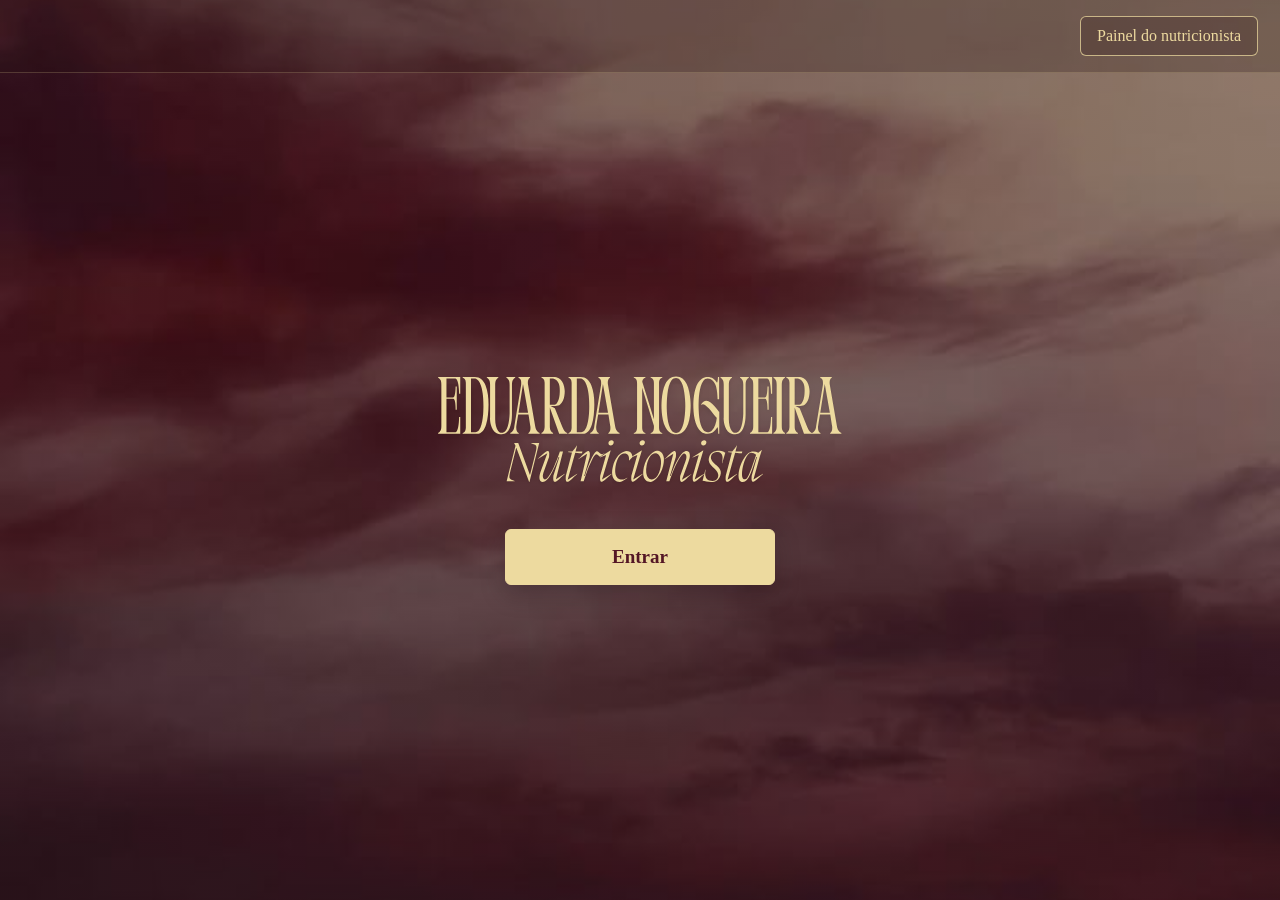
==== index.html @ 50ac14af "Update index.html" ====
<!DOCTYPE html>
<html lang="pt-BR">
<head>
  <meta charset="UTF-8">
  <meta name="viewport" content="width=device-width, initial-scale=1, viewport-fit=cover">
  <meta name="theme-color" content="#230E0F">
  <title>Acompanhamento Nutricional</title>

  <style>
    :root {
      --escuro: #230E0F;
      --vinho: #541625;
      --dourado: #EDDA9F;
      --rosa-claro: #BC788D;
    }

    * {
      box-sizing: border-box;
    }

    html,
    body {
      min-height: 100%;
      margin: 0;
    }

    body {
      min-height: 100vh;
      min-height: 100dvh;
      overflow: hidden;
      color: var(--dourado);
      font-family: "Times New Roman", Times, serif;
      background-color: var(--escuro);
      background-image:
        linear-gradient(rgba(35, 14, 15, 0.42), rgba(35, 14, 15, 0.52)),
        url("[data-uri]");
      background-position: center;
      background-size: cover;
      background-attachment: fixed;
      -webkit-tap-highlight-color: transparent;
    }

    header {
      position: absolute;
      inset: 0 0 auto;
      z-index: 1;
      display: flex;
      justify-content: flex-end;
      padding: calc(env(safe-area-inset-top) + 16px) 22px 16px;
      border-bottom: 1px solid rgba(237, 218, 159, 0.2);
      background: rgba(35, 14, 15, 0.25);
    }

    .painel {
      padding: 10px 16px;
      border: 1px solid rgba(237, 218, 159, 0.75);
      border-radius: 6px;
      color: var(--dourado);
      background: rgba(35, 14, 15, 0.2);
      font: 16px "Times New Roman", Times, serif;
      cursor: pointer;
    }

    main {
      min-height: 100vh;
      min-height: 100dvh;
      display: flex;
      align-items: center;
      justify-content: center;
      padding: 80px 20px 24px;
    }

    .conteudo {
      width: min(100%, 500px);
      display: flex;
      flex-direction: column;
      align-items: center;
      gap: 28px;
    }

    .marca {
      position: relative;
      width: min(100%, 420px);
      aspect-ratio: 3.25 / 1;
      overflow: hidden;
    }

    .marca img {
      position: absolute;
      top: 0;
      left: 0;
      display: block;
      width: 129.1%;
      max-width: none;
      height: auto;
      transform: translate(-13.1%, -39.3%);
    }

    .entrar {
      width: min(100%, 270px);
      min-height: 56px;
      border: 1px solid var(--dourado);
      border-radius: 6px;
      color: var(--vinho);
      background: var(--dourado);
      font: bold 19px "Times New Roman", Times, serif;
      cursor: pointer;
      box-shadow: 0 8px 24px rgba(20, 5, 10, 0.25);
    }

    .entrar:active {
      background: #fff3d2;
    }

    button:focus-visible {
      outline: 3px solid var(--rosa-claro);
      outline-offset: 4px;
    }

    @media (max-width: 480px) {
      .conteudo {
        gap: 24px;
      }

      .marca {
        width: min(100%, 360px);
      }
    }
  </style>
</head>

<body>
  <header>
    <button class="painel" type="button" onclick="avisar('nutricionista')">
      Painel do nutricionista
    </button>
  </header>

  <main>
    <section class="conteudo" aria-label="Tela inicial">
      <div class="marca">
        <img
          src="[data-uri]"
          alt="Acompanhamento Nutricional"
        >
      </div>

      <button class="entrar" type="button" onclick="avisar('paciente')">
        Entrar
      </button>
    </section>
  </main>

  <script>
    function avisar(area) {
      const mensagem = area === "nutricionista"
        ? "O painel do nutricionista será criado na próxima etapa."
        : "O acesso dos pacientes será criado na próxima etapa.";

      alert(mensagem);
    }
  </script>
</body>
</html>
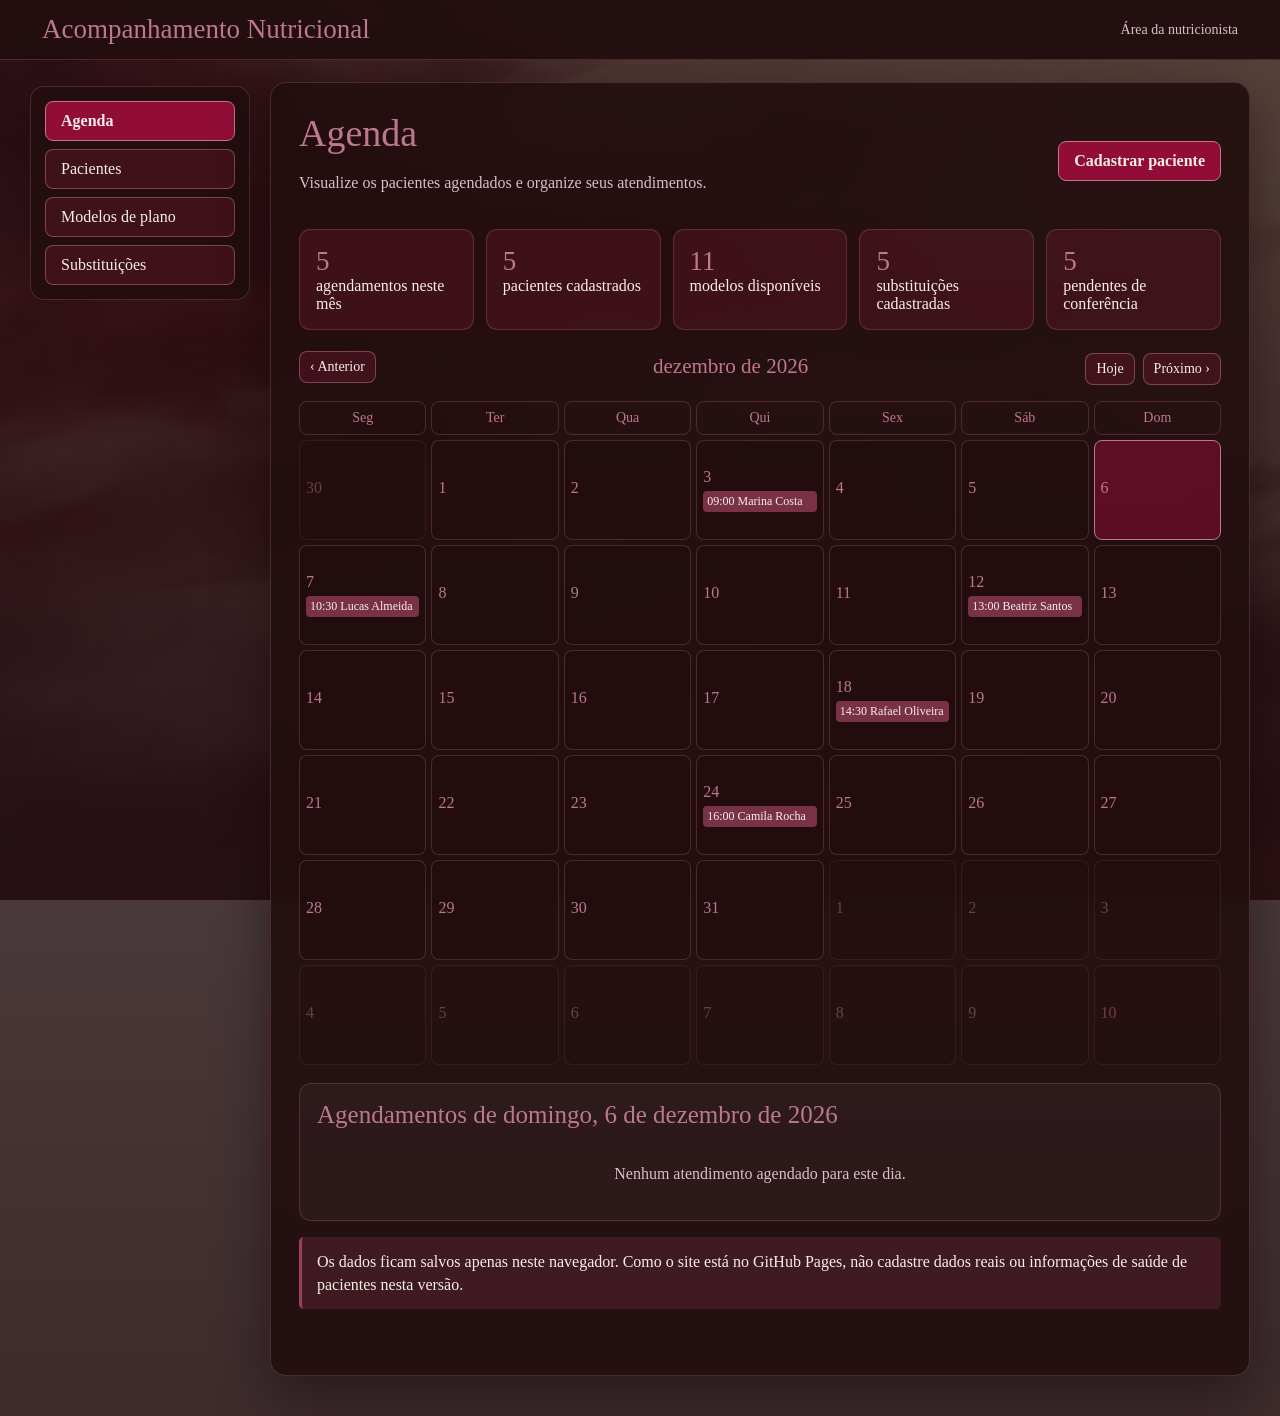
==== commit f2145d3b: "Update index.html" ====
--- a/index.html
+++ b/index.html
@@ -2,163 +2,890 @@
 <html lang="pt-BR">
 <head>
   <meta charset="UTF-8">
-  <meta name="viewport" content="width=device-width, initial-scale=1, viewport-fit=cover">
+  <meta name="viewport" content="width=device-width, initial-scale=1">
   <meta name="theme-color" content="#230E0F">
-  <title>Acompanhamento Nutricional</title>
-
+  <title>Painel da Nutricionista</title>
   <style>
     :root {
-      --escuro: #230E0F;
-      --vinho: #541625;
-      --dourado: #EDDA9F;
-      --rosa-claro: #BC788D;
-    }
-
-    * {
-      box-sizing: border-box;
-    }
-
-    html,
+      --italian: #230E0F;
+      --vinho-tinto: #541625;
+      --french: #910D38;
+      --velvet: #9D4060;
+      --strawberry: #BC788D;
+      --cream: #F7EFE5;
+      --panel: rgba(35, 14, 15, .9);
+      --line: rgba(188, 120, 141, .26);
+      --muted: #d9bfc7;
+    }
+    * { box-sizing: border-box; }
+    html { min-height: 100%; }
     body {
-      min-height: 100%;
       margin: 0;
-    }
-
-    body {
       min-height: 100vh;
       min-height: 100dvh;
-      overflow: hidden;
-      color: var(--dourado);
+      color: var(--cream);
       font-family: "Times New Roman", Times, serif;
-      background-color: var(--escuro);
-      background-image:
-        linear-gradient(rgba(35, 14, 15, 0.42), rgba(35, 14, 15, 0.52)),
-        url("[data-uri]");
-      background-position: center;
-      background-size: cover;
-      background-attachment: fixed;
-      -webkit-tap-highlight-color: transparent;
-    }
-
-    header {
-      position: absolute;
-      inset: 0 0 auto;
-      z-index: 1;
-      display: flex;
-      justify-content: flex-end;
-      padding: calc(env(safe-area-inset-top) + 16px) 22px 16px;
-      border-bottom: 1px solid rgba(237, 218, 159, 0.2);
-      background: rgba(35, 14, 15, 0.25);
-    }
-
-    .painel {
-      padding: 10px 16px;
-      border: 1px solid rgba(237, 218, 159, 0.75);
-      border-radius: 6px;
-      color: var(--dourado);
-      background: rgba(35, 14, 15, 0.2);
-      font: 16px "Times New Roman", Times, serif;
-      cursor: pointer;
-    }
-
-    main {
-      min-height: 100vh;
-      min-height: 100dvh;
+      background:
+        linear-gradient(rgba(35, 14, 15, .72), rgba(35, 14, 15, .88)),
+        url("[data-uri]") center / cover fixed,
+        linear-gradient(135deg, var(--italian), var(--vinho-tinto));
+    }
+    button, input, textarea, select { font: inherit; }
+    button { cursor: pointer; }
+    .topbar {
+      position: sticky;
+      top: 0;
+      z-index: 5;
       display: flex;
       align-items: center;
-      justify-content: center;
-      padding: 80px 20px 24px;
-    }
-
-    .conteudo {
-      width: min(100%, 500px);
+      justify-content: space-between;
+      gap: 14px;
+      flex-wrap: wrap;
+      padding: 14px clamp(16px, 4vw, 42px);
+      border-bottom: 1px solid var(--line);
+      background: rgba(35, 14, 15, .96);
+      backdrop-filter: blur(12px);
+    }
+    .brand { color: var(--strawberry); font-size: clamp(20px, 4vw, 27px); }
+    .topnote { color: var(--muted); font-size: 14px; }
+    .layout {
+      width: min(1440px, 100%);
+      margin: 0 auto;
+      padding: 22px clamp(14px, 3vw, 30px) 40px;
+      display: grid;
+      grid-template-columns: 220px minmax(0, 1fr);
+      gap: 20px;
+      align-items: start;
+    }
+    .nav {
       display: flex;
       flex-direction: column;
+      gap: 8px;
+      padding: 14px;
+      border: 1px solid var(--line);
+      border-radius: 14px;
+      background: var(--panel);
+      position: sticky;
+      top: 86px;
+    }
+    .nav button { width: 100%; text-align: left; }
+    .workspace { min-width: 0; }
+    .agenda-head, .calendar-toolbar {
+      display: flex;
       align-items: center;
-      gap: 28px;
-    }
-
-    .marca {
-      position: relative;
-      width: min(100%, 420px);
-      aspect-ratio: 3.25 / 1;
+      justify-content: space-between;
+      gap: 12px;
+      flex-wrap: wrap;
+    }
+    .calendar-toolbar { margin: 12px 0 16px; }
+    .calendar-toolbar strong { color: var(--strawberry); font-size: 21px; font-weight: normal; }
+    .calendar-grid {
+      display: grid;
+      grid-template-columns: repeat(7, minmax(0, 1fr));
+      gap: 5px;
+    }
+    .weekday, .day-cell {
+      min-width: 0;
+      border: 1px solid var(--line);
+      border-radius: 8px;
+    }
+    .weekday {
+      padding: 8px 3px;
+      color: var(--strawberry);
+      text-align: center;
+      font-size: 14px;
+    }
+    .day-cell {
+      min-height: 100px;
+      padding: 6px;
+      color: var(--cream);
+      background: rgba(35, 14, 15, .7);
+      text-align: left;
+    }
+    .day-cell:hover, .day-cell.selected { border-color: var(--strawberry); background: rgba(145, 13, 56, .5); }
+    .day-cell.outside { opacity: .45; }
+    .day-number { display: block; margin-bottom: 5px; color: var(--strawberry); }
+    .day-event {
+      display: block;
       overflow: hidden;
-    }
-
-    .marca img {
-      position: absolute;
-      top: 0;
-      left: 0;
+      margin-top: 3px;
+      padding: 3px 4px;
+      border-radius: 4px;
+      color: var(--cream);
+      background: rgba(157, 64, 96, .7);
+      font-size: 12px;
+      text-overflow: ellipsis;
+      white-space: nowrap;
+    }
+    .day-panel { margin-top: 18px; }
+    .appointment-item {
+      display: flex;
+      justify-content: space-between;
+      gap: 12px;
+      padding: 12px 0;
+      border-bottom: 1px solid var(--line);
+    }
+    .appointment-item:last-child { border-bottom: 0; }
+    .appointment-time { color: var(--strawberry); white-space: nowrap; }
+    .form-hint { margin: -4px 0 14px; color: var(--muted); font-size: 14px; }
+    .patient-card h3 { overflow-wrap: anywhere; }
+    .nav button, .btn {
+      border: 1px solid rgba(188, 120, 141, .5);
+      border-radius: 8px;
+      padding: 10px 15px;
+      color: var(--cream);
+      background: rgba(84, 22, 37, .6);
+      transition: background .18s ease, transform .18s ease;
+    }
+    .nav button:hover, .btn:hover {
+      background: rgba(145, 13, 56, .8);
+      transform: translateY(-1px);
+    }
+    .nav button.active, .btn.primary {
+      border-color: var(--strawberry);
+      color: var(--cream);
+      background: var(--french);
+      font-weight: bold;
+    }
+    .btn.danger { border-color: rgba(255, 166, 166, .6); }
+    .btn.small { padding: 7px 10px; font-size: 14px; }
+    .view {
+      display: none;
+      padding: clamp(16px, 3vw, 28px);
+      border: 1px solid var(--line);
+      border-radius: 16px;
+      background: var(--panel);
+      box-shadow: 0 18px 55px rgba(10, 3, 4, .45);
+      backdrop-filter: blur(9px);
+    }
+    .view.active { display: block; }
+    h1, h2, h3 { color: var(--strawberry); font-weight: normal; }
+    h1 { margin: 0 0 10px; font-size: clamp(26px, 5vw, 38px); }
+    h2 { margin: 0 0 16px; font-size: 25px; }
+    h3 { margin: 0 0 8px; font-size: 20px; }
+    p { line-height: 1.5; }
+    .muted { color: var(--muted); }
+    .notice {
+      margin: 16px 0;
+      padding: 13px 15px;
+      border-left: 3px solid var(--velvet);
+      border-radius: 5px;
+      color: var(--cream);
+      background: rgba(157, 64, 96, .22);
+      line-height: 1.45;
+    }
+    .grid {
+      display: grid;
+      grid-template-columns: repeat(auto-fit, minmax(min(100%, 235px), 1fr));
+      gap: 14px;
+    }
+    .card {
+      padding: 17px;
+      border: 1px solid var(--line);
+      border-radius: 12px;
+      background: rgba(255, 255, 255, .04);
+    }
+    .card p { margin: 7px 0 14px; color: var(--muted); }
+    .stats {
+      display: grid;
+      grid-template-columns: repeat(auto-fit, minmax(150px, 1fr));
+      gap: 12px;
+      margin: 18px 0;
+    }
+    .stat {
+      padding: 16px;
+      border: 1px solid var(--line);
+      border-radius: 11px;
+      background: rgba(84, 22, 37, .55);
+    }
+    .stat strong {
       display: block;
-      width: 129.1%;
-      max-width: none;
-      height: auto;
-      transform: translate(-13.1%, -39.3%);
-    }
-
-    .entrar {
-      width: min(100%, 270px);
-      min-height: 56px;
-      border: 1px solid var(--dourado);
-      border-radius: 6px;
-      color: var(--vinho);
-      background: var(--dourado);
-      font: bold 19px "Times New Roman", Times, serif;
-      cursor: pointer;
-      box-shadow: 0 8px 24px rgba(20, 5, 10, 0.25);
-    }
-
-    .entrar:active {
-      background: #fff3d2;
-    }
-
-    button:focus-visible {
-      outline: 3px solid var(--rosa-claro);
-      outline-offset: 4px;
-    }
-
-    @media (max-width: 480px) {
-      .conteudo {
-        gap: 24px;
-      }
-
-      .marca {
-        width: min(100%, 360px);
-      }
+      color: var(--strawberry);
+      font-size: 27px;
+      font-weight: normal;
+    }
+    .form-grid {
+      display: grid;
+      grid-template-columns: repeat(2, minmax(0, 1fr));
+      gap: 12px;
+    }
+    label {
+      display: block;
+      margin: 0 0 6px;
+      color: var(--strawberry);
+    }
+    input, textarea, select {
+      width: 100%;
+      min-width: 0;
+      padding: 11px 12px;
+      border: 1px solid rgba(188, 120, 141, .35);
+      border-radius: 7px;
+      color: var(--cream);
+      background: rgba(35, 14, 15, .85);
+    }
+    input::placeholder, textarea::placeholder { color: #bfa3ab; }
+    textarea { min-height: 130px; resize: vertical; }
+    .field { margin-bottom: 13px; }
+    .form-actions { display: flex; gap: 8px; flex-wrap: wrap; margin-top: 5px; }
+    .toolbar { display: flex; align-items: center; gap: 10px; flex-wrap: wrap; margin: 14px 0; }
+    .toolbar input { flex: 1 1 220px; }
+    .table-wrap {
+      width: 100%;
+      overflow-x: auto;
+      border: 1px solid var(--line);
+      border-radius: 10px;
+    }
+    table {
+      width: 100%;
+      min-width: 650px;
+      border-collapse: collapse;
+      background: rgba(35, 14, 15, .6);
+    }
+    th, td {
+      padding: 11px 12px;
+      border-bottom: 1px solid var(--line);
+      text-align: left;
+      vertical-align: top;
+    }
+    th { color: var(--strawberry); font-weight: normal; }
+    td { color: var(--cream); }
+    tr:last-child td { border-bottom: 0; }
+    .tag {
+      display: inline-block;
+      padding: 4px 8px;
+      border-radius: 20px;
+      font-size: 13px;
+      white-space: nowrap;
+    }
+    .tag.pending { color: #f3d3dc; background: rgba(145, 13, 56, .45); }
+    .tag.ready { color: #f7e3ea; background: rgba(157, 64, 96, .5); }
+    .empty { padding: 20px; color: var(--muted); text-align: center; }
+    .model-editor { margin-top: 18px; }
+    .model-editor .notice { margin-top: 0; }
+    .hidden { display: none !important; }
+    #toast { min-height: 22px; margin-top: 10px; color: var(--strawberry); }
+    @media (max-width: 760px) {
+      .layout { grid-template-columns: 1fr; padding-top: 14px; }
+      .topbar { align-items: flex-start; }
+      .nav { position: static; flex-direction: row; flex-wrap: wrap; }
+      .nav button { flex: 1 1 145px; text-align: center; }
+      .form-grid { grid-template-columns: 1fr; }
+      .view { padding: 16px; }
+      .day-cell { min-height: 74px; padding: 4px; }
+      .day-event { font-size: 10px; }
+      .weekday { font-size: 12px; }
+      .appointment-item { flex-wrap: wrap; }
     }
   </style>
 </head>
-
 <body>
-  <header>
-    <button class="painel" type="button" onclick="avisar('nutricionista')">
-      Painel do nutricionista
-    </button>
+  <header class="topbar">
+    <div class="brand">Acompanhamento Nutricional</div>
+    <div class="topnote">Área da nutricionista</div>
   </header>
 
-  <main>
-    <section class="conteudo" aria-label="Tela inicial">
-      <div class="marca">
-        <img
-          src="[data-uri]"
-          alt="Acompanhamento Nutricional"
-        >
-      </div>
-
-      <button class="entrar" type="button" onclick="avisar('paciente')">
-        Entrar
-      </button>
-    </section>
+  <main class="layout">
+    <nav class="nav" aria-label="Menu do painel">
+      <button class="active" data-view="inicio">Agenda</button>
+      <button data-view="pacientes">Pacientes</button>
+      <button data-view="modelos">Modelos de plano</button>
+      <button data-view="substituicoes">Substituições</button>
+    </nav>
+
+    <div class="workspace">
+      <section class="view active" id="view-inicio">
+        <div class="agenda-head">
+          <div>
+            <h1>Agenda</h1>
+            <p class="muted">Visualize os pacientes agendados e organize seus atendimentos.</p>
+          </div>
+          <button class="btn primary" data-go="pacientes">Cadastrar paciente</button>
+        </div>
+
+        <div class="stats">
+          <div class="stat"><strong id="stat-agendados">0</strong>agendamentos neste mês</div>
+          <div class="stat"><strong id="stat-pacientes">0</strong>pacientes cadastrados</div>
+          <div class="stat"><strong id="stat-modelos">11</strong>modelos disponíveis</div>
+          <div class="stat"><strong id="stat-sub">0</strong>substituições cadastradas</div>
+          <div class="stat"><strong id="stat-pendentes">0</strong>pendentes de conferência</div>
+        </div>
+
+        <div class="calendar-toolbar">
+          <button class="btn small" id="prev-month" type="button" aria-label="Mês anterior">‹ Anterior</button>
+          <strong id="month-label"></strong>
+          <div class="form-actions">
+            <button class="btn small" id="today-month" type="button">Hoje</button>
+            <button class="btn small" id="next-month" type="button" aria-label="Próximo mês">Próximo ›</button>
+          </div>
+        </div>
+
+        <div class="calendar-grid" id="calendar-grid" aria-label="Calendário mensal"></div>
+
+        <div class="card day-panel">
+          <h2 id="selected-date-title">Agendamentos do dia</h2>
+          <div id="day-appointments"></div>
+        </div>
+
+        <div class="notice">
+          Os dados ficam salvos apenas neste navegador. Como o site está no GitHub Pages,
+          não cadastre dados reais ou informações de saúde de pacientes nesta versão.
+        </div>
+        <div id="toast" role="status" aria-live="polite"></div>
+      </section>
+
+      <section class="view" id="view-pacientes">
+        <h1>Cadastrar paciente</h1>
+        <p class="muted">O agendamento é opcional. Preencha data e horário para colocar a consulta na agenda.</p>
+        <form id="patient-form">
+          <div class="form-grid">
+            <div class="field">
+              <label for="patient-name">Nome do paciente</label>
+              <input id="patient-name" required maxlength="120" placeholder="Nome">
+            </div>
+            <div class="field">
+              <label for="patient-phone">Telefone (opcional)</label>
+              <input id="patient-phone" type="tel" maxlength="40" placeholder="Telefone">
+            </div>
+            <div class="field">
+              <label for="appointment-date">Data do atendimento (opcional)</label>
+              <input id="appointment-date" type="date">
+            </div>
+            <div class="field">
+              <label for="appointment-time">Horário (opcional)</label>
+              <input id="appointment-time" type="time">
+            </div>
+          </div>
+          <div class="field">
+            <label for="appointment-note">Observação do agendamento (opcional)</label>
+            <input id="appointment-note" maxlength="160" placeholder="Ex.: primeira consulta">
+          </div>
+          <p class="form-hint">Para criar um agendamento, informe tanto a data quanto o horário.</p>
+          <div class="form-actions">
+            <button class="btn primary" type="submit">Salvar paciente</button>
+            <button class="btn" type="button" data-go="inicio">Voltar à agenda</button>
+          </div>
+        </form>
+        <h2 style="margin-top:28px">Pacientes cadastrados</h2>
+        <div class="grid" id="patient-list"></div>
+      </section>
+
+      <section class="view" id="view-modelos">
+        <h1>Modelos de plano</h1>
+        <p class="muted">Escolha um modelo para registrar sua própria estrutura e observações.</p>
+        <div class="grid" id="model-list"></div>
+
+        <div class="model-editor hidden" id="model-editor">
+          <div class="notice">
+            Este espaço é um roteiro editável, não uma prescrição. Preencha com critérios
+            definidos na sua formação e supervisão profissional.
+          </div>
+          <h2 id="model-title"></h2>
+          <div class="field">
+            <label for="model-notes">Estrutura e observações do modelo</label>
+            <textarea id="model-notes" placeholder="Registre aqui a estrutura que você está desenvolvendo."></textarea>
+          </div>
+          <div class="form-actions">
+            <button class="btn primary" id="save-model">Salvar modelo</button>
+            <button class="btn" id="close-model">Fechar</button>
+          </div>
+        </div>
+      </section>
+
+      <section class="view" id="view-substituicoes">
+        <h1>Catálogo de substituições</h1>
+        <p class="muted">Cadastre as porções verificadas e a fonte de consulta.</p>
+        <div class="notice">
+          Os registros de exemplo começam sem porções e fontes conferidas, por isso aparecem
+          como pendentes. Não representam equivalências nutricionais validadas.
+        </div>
+
+        <form id="sub-form">
+          <div class="form-grid">
+            <div class="field">
+              <label for="original">Alimento original</label>
+              <input id="original" required maxlength="120" placeholder="Ex.: alimento original">
+            </div>
+            <div class="field">
+              <label for="alternativa">Alternativa</label>
+              <input id="alternativa" required maxlength="120" placeholder="Ex.: alternativa a conferir">
+            </div>
+            <div class="field">
+              <label for="porcao">Porção conferida</label>
+              <input id="porcao" maxlength="160" placeholder="Deixe em branco se ainda não conferiu">
+            </div>
+            <div class="field">
+              <label for="fonte">Fonte</label>
+              <input id="fonte" maxlength="200" placeholder="Livro, tabela, artigo ou outra referência">
+            </div>
+          </div>
+          <div class="form-actions">
+            <button class="btn primary" type="submit" id="sub-submit">Adicionar ao catálogo</button>
+            <button class="btn hidden" type="button" id="cancel-edit">Cancelar edição</button>
+          </div>
+        </form>
+
+        <div class="toolbar">
+          <input id="search" type="search" placeholder="Buscar alimento, alternativa ou fonte">
+          <button class="btn" id="clear-examples" type="button">Limpar exemplos</button>
+          <button class="btn" id="export-csv" type="button">Baixar CSV</button>
+        </div>
+
+        <div class="table-wrap">
+          <table>
+            <thead>
+              <tr>
+                <th>Alimento original</th>
+                <th>Alternativa</th>
+                <th>Porção conferida</th>
+                <th>Fonte</th>
+                <th>Status</th>
+                <th>Ações</th>
+              </tr>
+            </thead>
+            <tbody id="sub-rows"></tbody>
+          </table>
+        </div>
+      </section>
+    </div>
   </main>
 
   <script>
-    function avisar(area) {
-      const mensagem = area === "nutricionista"
-        ? "O painel do nutricionista será criado na próxima etapa."
-        : "O acesso dos pacientes será criado na próxima etapa.";
-
-      alert(mensagem);
-    }
+    const STORE_KEY = "acompanhamentoNutricionalNutriV1";
+
+    const templates = [
+      ["emagrecimento", "Emagrecimento"],
+      ["glp1-emagrecimento", "Emagrecimento com uso de análogos de GLP-1"],
+      ["lactose-emagrecimento", "Emagrecimento para intolerância à lactose"],
+      ["celiaca-emagrecimento", "Emagrecimento para celíacos"],
+      ["gluten-emagrecimento", "Emagrecimento para intolerância ao glúten"],
+      ["glp1-hipertrofia", "Hipertrofia com uso de análogos de GLP-1"],
+      ["lactose-hipertrofia", "Hipertrofia para intolerância à lactose"],
+      ["celiaca-hipertrofia", "Hipertrofia para celíacos"],
+      ["gluten-hipertrofia", "Hipertrofia para intolerância ao glúten"],
+      ["vitaminas", "Reposição de vitaminas"],
+      ["manutencao", "Manutenção de peso"]
+    ];
+
+    const starterExamples = [
+      { id: "ex-1", original: "Exemplo: arroz cozido", alternativa: "Exemplo: batata cozida", porcao: "", fonte: "", example: true },
+      { id: "ex-2", original: "Exemplo: leite de vaca", alternativa: "Exemplo: bebida vegetal", porcao: "", fonte: "", example: true },
+      { id: "ex-3", original: "Exemplo: pão", alternativa: "Exemplo: tapioca", porcao: "", fonte: "", example: true },
+      { id: "ex-4", original: "Exemplo: frango", alternativa: "Exemplo: ovo", porcao: "", fonte: "", example: true },
+      { id: "ex-5", original: "Exemplo: banana", alternativa: "Exemplo: maçã", porcao: "", fonte: "", example: true }
+    ];
+
+    function makeStarterPatients() {
+      const names = ["Marina Costa", "Lucas Almeida", "Beatriz Santos", "Rafael Oliveira", "Camila Rocha"];
+      const month = new Date();
+      const lastDay = new Date(month.getFullYear(), month.getMonth() + 1, 0).getDate();
+      return names.map((name, index) => ({
+        id: "paciente-ex-" + (index + 1),
+        name,
+        phone: "",
+        example: true,
+        appointmentDate: [
+          Math.min(3, lastDay),
+          Math.min(7, lastDay),
+          Math.min(12, lastDay),
+          Math.min(18, lastDay),
+          Math.min(24, lastDay)
+        ][index]
+      }));
+    }
+
+    function makeStarterAppointments(patients) {
+      const month = new Date();
+      const days = [3, 7, 12, 18, 24];
+      const times = ["09:00", "10:30", "13:00", "14:30", "16:00"];
+      return patients.map((patient, index) => {
+        const day = Math.min(days[index], new Date(month.getFullYear(), month.getMonth() + 1, 0).getDate());
+        return {
+          id: "agenda-ex-" + (index + 1),
+          patientId: patient.id,
+          patientName: patient.name,
+          date: `${month.getFullYear()}-${String(month.getMonth() + 1).padStart(2, "0")}-${String(day).padStart(2, "0")}`,
+          time: times[index],
+          note: "Agendamento de exemplo",
+          example: true
+        };
+      });
+    }
+
+    function safeLoad() {
+      try {
+        const raw = localStorage.getItem(STORE_KEY);
+        const data = raw ? JSON.parse(raw) : {};
+        const patients = Array.isArray(data.patients) ? data.patients : makeStarterPatients();
+        return {
+          substitutions: Array.isArray(data.substitutions) ? data.substitutions : starterExamples,
+          notes: data.notes && typeof data.notes === "object" ? data.notes : {},
+          patients,
+          appointments: Array.isArray(data.appointments) ? data.appointments : makeStarterAppointments(patients)
+        };
+      } catch {
+        const patients = makeStarterPatients();
+        return {
+          substitutions: starterExamples,
+          notes: {},
+          patients,
+          appointments: makeStarterAppointments(patients)
+        };
+      }
+    }
+
+    let state = safeLoad();
+    let selectedModel = "";
+    let editingId = "";
+    let calendarCursor = new Date(new Date().getFullYear(), new Date().getMonth(), 1);
+    let selectedDate = dateKey(new Date());
+
+    function dateKey(date) {
+      return `${date.getFullYear()}-${String(date.getMonth() + 1).padStart(2, "0")}-${String(date.getDate()).padStart(2, "0")}`;
+    }
+
+    function localDate(key) {
+      const [year, month, day] = key.split("-").map(Number);
+      return new Date(year, month - 1, day);
+    }
+
+    function persist() {
+      try {
+        localStorage.setItem(STORE_KEY, JSON.stringify(state));
+        return true;
+      } catch {
+        toast("O navegador não conseguiu salvar. Confira as configurações de armazenamento.");
+        return false;
+      }
+    }
+
+    function escapeHtml(value) {
+      return String(value ?? "").replace(/[&<>"']/g, char => ({
+        "&": "&amp;", "<": "&lt;", ">": "&gt;", '"': "&quot;", "'": "&#039;"
+      }[char]));
+    }
+
+    function toast(message) {
+      const el = document.getElementById("toast");
+      if (el) {
+        el.textContent = message;
+        window.setTimeout(() => { if (el.textContent === message) el.textContent = ""; }, 3500);
+      }
+    }
+
+    function showView(name) {
+      document.querySelectorAll(".view").forEach(view => view.classList.toggle("active", view.id === "view-" + name));
+      document.querySelectorAll(".nav button").forEach(button => button.classList.toggle("active", button.dataset.view === name));
+      if (name === "substituicoes") renderSubs();
+      if (name === "pacientes") renderPatients();
+      if (name === "inicio") renderCalendar();
+    }
+
+    function renderCalendar() {
+      const grid = document.getElementById("calendar-grid");
+      if (!grid) return;
+      const year = calendarCursor.getFullYear();
+      const month = calendarCursor.getMonth();
+      document.getElementById("month-label").textContent =
+        new Intl.DateTimeFormat("pt-BR", { month: "long", year: "numeric" }).format(calendarCursor);
+
+      const weekdays = ["Seg", "Ter", "Qua", "Qui", "Sex", "Sáb", "Dom"];
+      const firstDay = new Date(year, month, 1);
+      const offset = (firstDay.getDay() + 6) % 7;
+      const start = new Date(year, month, 1 - offset);
+      let html = weekdays.map(day => `<div class="weekday">${day}</div>`).join("");
+
+      for (let i = 0; i < 42; i++) {
+        const day = new Date(start.getFullYear(), start.getMonth(), start.getDate() + i);
+        const key = dateKey(day);
+        const events = state.appointments.filter(item => item.date === key);
+        html += `<button type="button" class="day-cell ${day.getMonth() !== month ? "outside" : ""} ${key === selectedDate ? "selected" : ""}" data-date="${key}">
+          <span class="day-number">${day.getDate()}</span>
+          ${events.slice(0, 2).map(item => `<span class="day-event">${escapeHtml(item.time)} ${escapeHtml(item.patientName)}</span>`).join("")}
+          ${events.length > 2 ? `<span class="day-event">+${events.length - 2} mais</span>` : ""}
+        </button>`;
+      }
+
+      grid.innerHTML = html;
+      grid.querySelectorAll("[data-date]").forEach(button => {
+        button.addEventListener("click", () => {
+          selectedDate = button.dataset.date;
+          renderCalendar();
+        });
+      });
+
+      const monthPrefix = `${year}-${String(month + 1).padStart(2, "0")}`;
+      document.getElementById("stat-agendados").textContent =
+        String(state.appointments.filter(item => item.date.startsWith(monthPrefix)).length);
+      document.getElementById("stat-pacientes").textContent = String(state.patients.length);
+
+      const chosen = localDate(selectedDate);
+      document.getElementById("selected-date-title").textContent =
+        "Agendamentos de " + new Intl.DateTimeFormat("pt-BR", { dateStyle: "full" }).format(chosen);
+      const dayItems = state.appointments
+        .filter(item => item.date === selectedDate)
+        .sort((a, b) => a.time.localeCompare(b.time));
+      document.getElementById("day-appointments").innerHTML = dayItems.length
+        ? dayItems.map(item => `<div class="appointment-item">
+            <span><strong>${escapeHtml(item.patientName)}</strong>${item.note ? `<br><span class="muted">${escapeHtml(item.note)}</span>` : ""}</span>
+            <span class="appointment-time">${escapeHtml(item.time)}</span>
+          </div>`).join("")
+        : '<div class="empty">Nenhum atendimento agendado para este dia.</div>';
+    }
+
+    function renderPatients() {
+      const list = document.getElementById("patient-list");
+      if (!list) return;
+      document.getElementById("stat-pacientes").textContent = String(state.patients.length);
+      if (!state.patients.length) {
+        list.innerHTML = '<div class="empty">Nenhum paciente cadastrado.</div>';
+        return;
+      }
+      list.innerHTML = state.patients.map(patient => {
+        const count = state.appointments.filter(item => item.patientId === patient.id).length;
+        return `<article class="card patient-card">
+          <h3>${escapeHtml(patient.name)}</h3>
+          <p>${patient.phone ? escapeHtml(patient.phone) : "Telefone não informado"}</p>
+          <p>${count} agendamento(s)</p>
+        </article>`;
+      }).join("");
+    }
+
+    document.getElementById("prev-month").addEventListener("click", () => {
+      calendarCursor = new Date(calendarCursor.getFullYear(), calendarCursor.getMonth() - 1, 1);
+      renderCalendar();
+    });
+
+    document.getElementById("next-month").addEventListener("click", () => {
+      calendarCursor = new Date(calendarCursor.getFullYear(), calendarCursor.getMonth() + 1, 1);
+      renderCalendar();
+    });
+
+    document.getElementById("today-month").addEventListener("click", () => {
+      const today = new Date();
+      calendarCursor = new Date(today.getFullYear(), today.getMonth(), 1);
+      selectedDate = dateKey(today);
+      renderCalendar();
+    });
+
+    document.getElementById("patient-form").addEventListener("submit", event => {
+      event.preventDefault();
+      const date = document.getElementById("appointment-date").value;
+      const time = document.getElementById("appointment-time").value;
+      if (Boolean(date) !== Boolean(time)) {
+        toast("Preencha data e horário juntos para criar o agendamento.");
+        return;
+      }
+
+      const patient = {
+        id: "pac-" + Date.now() + "-" + Math.random().toString(16).slice(2),
+        name: document.getElementById("patient-name").value.trim(),
+        phone: document.getElementById("patient-phone").value.trim(),
+        example: false
+      };
+      state.patients.unshift(patient);
+
+      if (date && time) {
+        state.appointments.push({
+          id: "agenda-" + Date.now() + "-" + Math.random().toString(16).slice(2),
+          patientId: patient.id,
+          patientName: patient.name,
+          date,
+          time,
+          note: document.getElementById("appointment-note").value.trim(),
+          example: false
+        });
+        selectedDate = date;
+        const parsed = localDate(date);
+        calendarCursor = new Date(parsed.getFullYear(), parsed.getMonth(), 1);
+      }
+
+      if (persist()) {
+        event.target.reset();
+        renderPatients();
+        renderCalendar();
+        toast("Paciente cadastrado neste navegador.");
+        if (date && time) showView("inicio");
+      }
+    });
+
+    document.querySelectorAll("[data-view]").forEach(button => {
+      button.addEventListener("click", () => showView(button.dataset.view));
+    });
+
+    document.querySelectorAll("[data-go]").forEach(button => {
+      button.addEventListener("click", () => showView(button.dataset.go));
+    });
+
+    function renderModels() {
+      const list = document.getElementById("model-list");
+      list.innerHTML = templates.map(([id, title]) => `
+        <article class="card">
+          <h3>${escapeHtml(title)}</h3>
+          <p>Estruture este modelo com suas observações e critérios profissionais.</p>
+          <button class="btn open-model" data-model="${escapeHtml(id)}">Abrir modelo</button>
+        </article>
+      `).join("");
+
+      list.querySelectorAll(".open-model").forEach(button => {
+        button.addEventListener("click", () => openModel(button.dataset.model));
+      });
+      document.getElementById("stat-modelos").textContent = String(templates.length);
+    }
+
+    function openModel(id) {
+      selectedModel = id;
+      const template = templates.find(item => item[0] === id);
+      if (!template) return;
+      document.getElementById("model-title").textContent = template[1];
+      document.getElementById("model-notes").value = state.notes[id] || "";
+      document.getElementById("model-editor").classList.remove("hidden");
+      document.getElementById("model-editor").scrollIntoView({ behavior: "smooth", block: "start" });
+    }
+
+    document.getElementById("save-model").addEventListener("click", () => {
+      if (!selectedModel) return;
+      state.notes[selectedModel] = document.getElementById("model-notes").value;
+      if (persist()) toast("Modelo salvo neste navegador.");
+    });
+
+    document.getElementById("close-model").addEventListener("click", () => {
+      document.getElementById("model-editor").classList.add("hidden");
+      selectedModel = "";
+    });
+
+    function statusOf(item) {
+      return item.porcao.trim() && item.fonte.trim() ? "Conferido" : "Pendente";
+    }
+
+    function renderSubs() {
+      const query = document.getElementById("search").value.trim().toLowerCase();
+      const records = state.substitutions.filter(item =>
+        [item.original, item.alternativa, item.porcao, item.fonte].join(" ").toLowerCase().includes(query)
+      );
+      const rows = document.getElementById("sub-rows");
+
+      if (!records.length) {
+        rows.innerHTML = '<tr><td class="empty" colspan="6">Nenhum registro encontrado.</td></tr>';
+      } else {
+        rows.innerHTML = records.map(item => {
+          const ready = statusOf(item) === "Conferido";
+          return `
+            <tr>
+              <td>${escapeHtml(item.original)}</td>
+              <td>${escapeHtml(item.alternativa)}</td>
+              <td>${escapeHtml(item.porcao || "Não informada")}</td>
+              <td>${escapeHtml(item.fonte || "Não informada")}</td>
+              <td><span class="tag ${ready ? "ready" : "pending"}">${ready ? "Conferido" : "Pendente"}</span></td>
+              <td>
+                <button class="btn small edit-sub" data-id="${escapeHtml(item.id)}">Editar</button>
+                ${item.example ? "" : `<button class="btn small danger delete-sub" data-id="${escapeHtml(item.id)}">Excluir</button>`}
+              </td>
+            </tr>
+          `;
+        }).join("");
+      }
+
+      rows.querySelectorAll(".edit-sub").forEach(button => {
+        button.addEventListener("click", () => editSub(button.dataset.id));
+      });
+      rows.querySelectorAll(".delete-sub").forEach(button => {
+        button.addEventListener("click", () => deleteSub(button.dataset.id));
+      });
+
+      document.getElementById("stat-sub").textContent = String(state.substitutions.length);
+      document.getElementById("stat-pendentes").textContent =
+        String(state.substitutions.filter(item => statusOf(item) === "Pendente").length);
+    }
+
+    document.getElementById("sub-form").addEventListener("submit", event => {
+      event.preventDefault();
+      const record = {
+        id: editingId || "sub-" + Date.now() + "-" + Math.random().toString(16).slice(2),
+        original: document.getElementById("original").value.trim(),
+        alternativa: document.getElementById("alternativa").value.trim(),
+        porcao: document.getElementById("porcao").value.trim(),
+        fonte: document.getElementById("fonte").value.trim(),
+        example: false
+    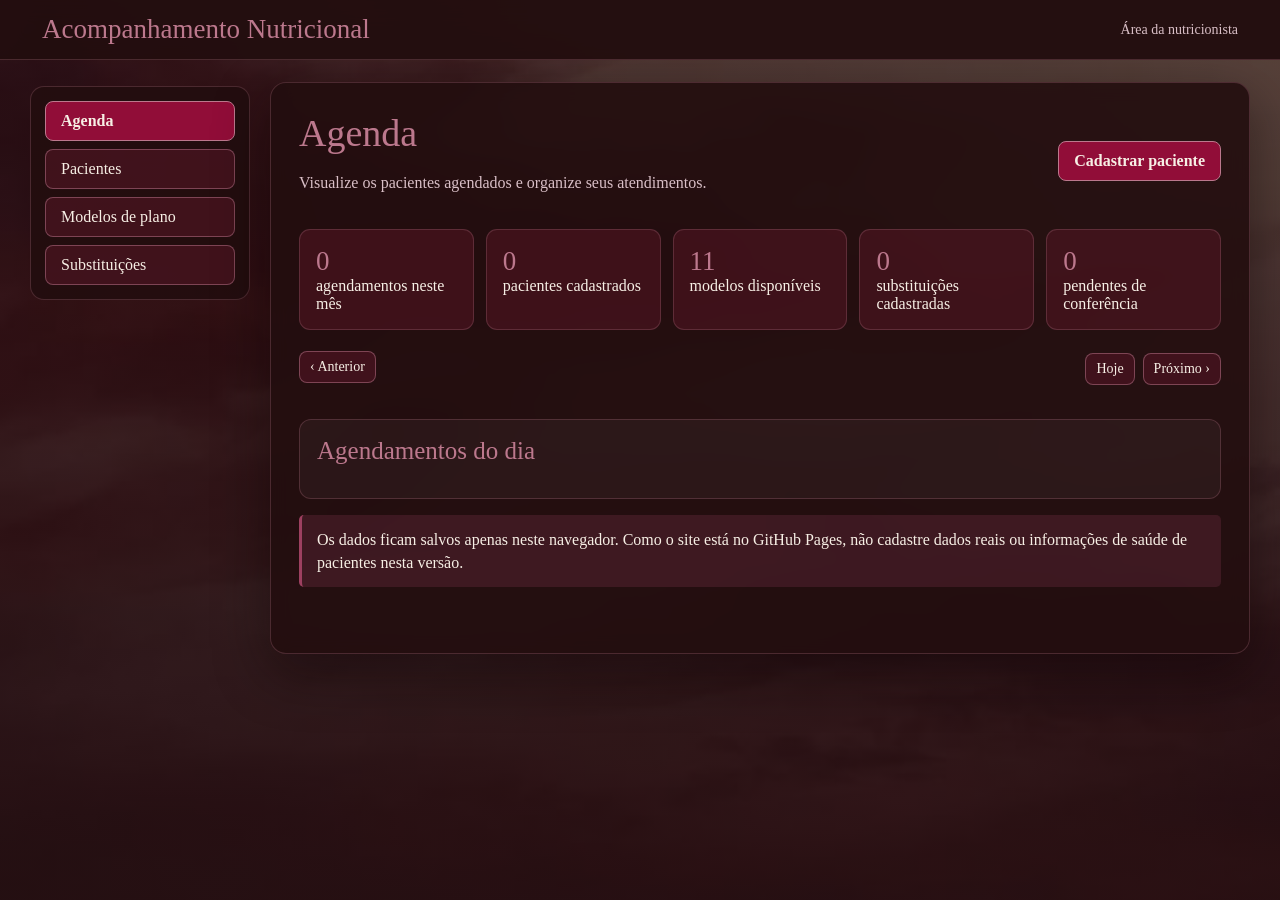
==== commit faad977e: "Update index.html" ====
--- a/index.html
+++ b/index.html
@@ -263,6 +263,40 @@
     .model-editor { margin-top: 18px; }
     .model-editor .notice { margin-top: 0; }
     .hidden { display: none !important; }
+    .profile-grid {
+      display: grid;
+      grid-template-columns: repeat(auto-fill, minmax(170px, 1fr));
+      gap: 14px;
+    }
+    .profile-card {
+      padding: 20px 14px;
+      text-align: center;
+      cursor: pointer;
+      transition: border-color .18s ease, transform .18s ease;
+    }
+    .profile-card:hover, .profile-card:focus {
+      border-color: var(--strawberry);
+      transform: translateY(-2px);
+      outline: none;
+    }
+    .profile-card p { margin: 4px 0; color: var(--muted); overflow-wrap: anywhere; }
+    .avatar {
+      width: 96px;
+      height: 96px;
+      margin: 0 auto 12px;
+      border: 2px solid var(--strawberry);
+      border-radius: 50%;
+      overflow: hidden;
+      display: flex;
+      align-items: center;
+      justify-content: center;
+      color: var(--cream);
+      background: var(--vinho-tinto);
+      font-size: 30px;
+    }
+    .avatar img { width: 100%; height: 100%; object-fit: cover; }
+    .avatar-lg { width: 130px; height: 130px; margin: 0; font-size: 44px; flex: 0 0 auto; }
+    .profile-hero { display: flex; align-items: center; gap: 20px; flex-wrap: wrap; margin-bottom: 18px; }
     #toast { min-height: 22px; margin-top: 10px; color: var(--strawberry); }
     @media (max-width: 760px) {
       .layout { grid-template-columns: 1fr; padding-top: 14px; }
@@ -299,7 +333,7 @@
             <h1>Agenda</h1>
             <p class="muted">Visualize os pacientes agendados e organize seus atendimentos.</p>
           </div>
-          <button class="btn primary" data-go="pacientes">Cadastrar paciente</button>
+          <button class="btn primary" data-go="cadastro">Cadastrar paciente</button>
         </div>
 
         <div class="stats">
@@ -334,11 +368,36 @@
       </section>
 
       <section class="view" id="view-pacientes">
+        <div class="agenda-head">
+          <div>
+            <h1>Pacientes</h1>
+            <p class="muted">Perfis dos seus pacientes. Clique em um perfil para ver as informações.</p>
+          </div>
+          <button class="btn primary" data-go="cadastro">Cadastrar paciente</button>
+        </div>
+        <div class="profile-grid" id="patient-list"></div>
+      </section>
+
+      <section class="view" id="view-cadastro">
         <h1>Cadastrar paciente</h1>
         <p class="muted">O agendamento é opcional. Preencha data e horário para colocar a consulta na agenda.</p>
         <form id="patient-form">
           <div class="form-grid">
             <div class="field">
+              <label for="patient-age">Idade</label>
+              <input id="patient-age" type="number" min="0" max="120" placeholder="Idade">
+            </div>
+            <div class="field">
+              <label for="patient-goal">Objetivo</label>
+              <input id="patient-goal" maxlength="120" placeholder="Ex.: emagrecimento">
+            </div>
+            <div class="field">
+              <label for="patient-photo">Foto do perfil (opcional)</label>
+              <input id="patient-photo" type="file" accept="image/*">
+            </div>
+          </div>
+          <div class="form-grid">
+            <div class="field">
               <label for="patient-name">Nome do paciente</label>
               <input id="patient-name" required maxlength="120" placeholder="Nome">
             </div>
@@ -365,527 +424,5 @@
             <button class="btn" type="button" data-go="inicio">Voltar à agenda</button>
           </div>
         </form>
-        <h2 style="margin-top:28px">Pacientes cadastrados</h2>
-        <div class="grid" id="patient-list"></div>
-      </section>
-
-      <section class="view" id="view-modelos">
-        <h1>Modelos de plano</h1>
-        <p class="muted">Escolha um modelo para registrar sua própria estrutura e observações.</p>
-        <div class="grid" id="model-list"></div>
-
-        <div class="model-editor hidden" id="model-editor">
-          <div class="notice">
-            Este espaço é um roteiro editável, não uma prescrição. Preencha com critérios
-            definidos na sua formação e supervisão profissional.
-          </div>
-          <h2 id="model-title"></h2>
-          <div class="field">
-            <label for="model-notes">Estrutura e observações do modelo</label>
-            <textarea id="model-notes" placeholder="Registre aqui a estrutura que você está desenvolvendo."></textarea>
-          </div>
-          <div class="form-actions">
-            <button class="btn primary" id="save-model">Salvar modelo</button>
-            <button class="btn" id="close-model">Fechar</button>
-          </div>
-        </div>
-      </section>
-
-      <section class="view" id="view-substituicoes">
-        <h1>Catálogo de substituições</h1>
-        <p class="muted">Cadastre as porções verificadas e a fonte de consulta.</p>
-        <div class="notice">
-          Os registros de exemplo começam sem porções e fontes conferidas, por isso aparecem
-          como pendentes. Não representam equivalências nutricionais validadas.
-        </div>
-
-        <form id="sub-form">
-          <div class="form-grid">
-            <div class="field">
-              <label for="original">Alimento original</label>
-              <input id="original" required maxlength="120" placeholder="Ex.: alimento original">
-            </div>
-            <div class="field">
-              <label for="alternativa">Alternativa</label>
-              <input id="alternativa" required maxlength="120" placeholder="Ex.: alternativa a conferir">
-            </div>
-            <div class="field">
-              <label for="porcao">Porção conferida</label>
-              <input id="porcao" maxlength="160" placeholder="Deixe em branco se ainda não conferiu">
-            </div>
-            <div class="field">
-              <label for="fonte">Fonte</label>
-              <input id="fonte" maxlength="200" placeholder="Livro, tabela, artigo ou outra referência">
-            </div>
-          </div>
-          <div class="form-actions">
-            <button class="btn primary" type="submit" id="sub-submit">Adicionar ao catálogo</button>
-            <button class="btn hidden" type="button" id="cancel-edit">Cancelar edição</button>
-          </div>
-        </form>
-
-        <div class="toolbar">
-          <input id="search" type="search" placeholder="Buscar alimento, alternativa ou fonte">
-          <button class="btn" id="clear-examples" type="button">Limpar exemplos</button>
-          <button class="btn" id="export-csv" type="button">Baixar CSV</button>
-        </div>
-
-        <div class="table-wrap">
-          <table>
-            <thead>
-              <tr>
-                <th>Alimento original</th>
-                <th>Alternativa</th>
-                <th>Porção conferida</th>
-                <th>Fonte</th>
-                <th>Status</th>
-                <th>Ações</th>
-              </tr>
-            </thead>
-            <tbody id="sub-rows"></tbody>
-          </table>
-        </div>
-      </section>
-    </div>
-  </main>
-
-  <script>
-    const STORE_KEY = "acompanhamentoNutricionalNutriV1";
-
-    const templates = [
-      ["emagrecimento", "Emagrecimento"],
-      ["glp1-emagrecimento", "Emagrecimento com uso de análogos de GLP-1"],
-      ["lactose-emagrecimento", "Emagrecimento para intolerância à lactose"],
-      ["celiaca-emagrecimento", "Emagrecimento para celíacos"],
-      ["gluten-emagrecimento", "Emagrecimento para intolerância ao glúten"],
-      ["glp1-hipertrofia", "Hipertrofia com uso de análogos de GLP-1"],
-      ["lactose-hipertrofia", "Hipertrofia para intolerância à lactose"],
-      ["celiaca-hipertrofia", "Hipertrofia para celíacos"],
-      ["gluten-hipertrofia", "Hipertrofia para intolerância ao glúten"],
-      ["vitaminas", "Reposição de vitaminas"],
-      ["manutencao", "Manutenção de peso"]
-    ];
-
-    const starterExamples = [
-      { id: "ex-1", original: "Exemplo: arroz cozido", alternativa: "Exemplo: batata cozida", porcao: "", fonte: "", example: true },
-      { id: "ex-2", original: "Exemplo: leite de vaca", alternativa: "Exemplo: bebida vegetal", porcao: "", fonte: "", example: true },
-      { id: "ex-3", original: "Exemplo: pão", alternativa: "Exemplo: tapioca", porcao: "", fonte: "", example: true },
-      { id: "ex-4", original: "Exemplo: frango", alternativa: "Exemplo: ovo", porcao: "", fonte: "", example: true },
-      { id: "ex-5", original: "Exemplo: banana", alternativa: "Exemplo: maçã", porcao: "", fonte: "", example: true }
-    ];
-
-    function makeStarterPatients() {
-      const names = ["Marina Costa", "Lucas Almeida", "Beatriz Santos", "Rafael Oliveira", "Camila Rocha"];
-      const month = new Date();
-      const lastDay = new Date(month.getFullYear(), month.getMonth() + 1, 0).getDate();
-      return names.map((name, index) => ({
-        id: "paciente-ex-" + (index + 1),
-        name,
-        phone: "",
-        example: true,
-        appointmentDate: [
-          Math.min(3, lastDay),
-          Math.min(7, lastDay),
-          Math.min(12, lastDay),
-          Math.min(18, lastDay),
-          Math.min(24, lastDay)
-        ][index]
-      }));
-    }
-
-    function makeStarterAppointments(patients) {
-      const month = new Date();
-      const days = [3, 7, 12, 18, 24];
-      const times = ["09:00", "10:30", "13:00", "14:30", "16:00"];
-      return patients.map((patient, index) => {
-        const day = Math.min(days[index], new Date(month.getFullYear(), month.getMonth() + 1, 0).getDate());
-        return {
-          id: "agenda-ex-" + (index + 1),
-          patientId: patient.id,
-          patientName: patient.name,
-          date: `${month.getFullYear()}-${String(month.getMonth() + 1).padStart(2, "0")}-${String(day).padStart(2, "0")}`,
-          time: times[index],
-          note: "Agendamento de exemplo",
-          example: true
-        };
-      });
-    }
-
-    function safeLoad() {
-      try {
-        const raw = localStorage.getItem(STORE_KEY);
-        const data = raw ? JSON.parse(raw) : {};
-        const patients = Array.isArray(data.patients) ? data.patients : makeStarterPatients();
-        return {
-          substitutions: Array.isArray(data.substitutions) ? data.substitutions : starterExamples,
-          notes: data.notes && typeof data.notes === "object" ? data.notes : {},
-          patients,
-          appointments: Array.isArray(data.appointments) ? data.appointments : makeStarterAppointments(patients)
-        };
-      } catch {
-        const patients = makeStarterPatients();
-        return {
-          substitutions: starterExamples,
-          notes: {},
-          patients,
-          appointments: makeStarterAppointments(patients)
-        };
-      }
-    }
-
-    let state = safeLoad();
-    let selectedModel = "";
-    let editingId = "";
-    let calendarCursor = new Date(new Date().getFullYear(), new Date().getMonth(), 1);
-    let selectedDate = dateKey(new Date());
-
-    function dateKey(date) {
-      return `${date.getFullYear()}-${String(date.getMonth() + 1).padStart(2, "0")}-${String(date.getDate()).padStart(2, "0")}`;
-    }
-
-    function localDate(key) {
-      const [year, month, day] = key.split("-").map(Number);
-      return new Date(year, month - 1, day);
-    }
-
-    function persist() {
-      try {
-        localStorage.setItem(STORE_KEY, JSON.stringify(state));
-        return true;
-      } catch {
-        toast("O navegador não conseguiu salvar. Confira as configurações de armazenamento.");
-        return false;
-      }
-    }
-
-    function escapeHtml(value) {
-      return String(value ?? "").replace(/[&<>"']/g, char => ({
-        "&": "&amp;", "<": "&lt;", ">": "&gt;", '"': "&quot;", "'": "&#039;"
-      }[char]));
-    }
-
-    function toast(message) {
-      const el = document.getElementById("toast");
-      if (el) {
-        el.textContent = message;
-        window.setTimeout(() => { if (el.textContent === message) el.textContent = ""; }, 3500);
-      }
-    }
-
-    function showView(name) {
-      document.querySelectorAll(".view").forEach(view => view.classList.toggle("active", view.id === "view-" + name));
-      document.querySelectorAll(".nav button").forEach(button => button.classList.toggle("active", button.dataset.view === name));
-      if (name === "substituicoes") renderSubs();
-      if (name === "pacientes") renderPatients();
-      if (name === "inicio") renderCalendar();
-    }
-
-    function renderCalendar() {
-      const grid = document.getElementById("calendar-grid");
-      if (!grid) return;
-      const year = calendarCursor.getFullYear();
-      const month = calendarCursor.getMonth();
-      document.getElementById("month-label").textContent =
-        new Intl.DateTimeFormat("pt-BR", { month: "long", year: "numeric" }).format(calendarCursor);
-
-      const weekdays = ["Seg", "Ter", "Qua", "Qui", "Sex", "Sáb", "Dom"];
-      const firstDay = new Date(year, month, 1);
-      const offset = (firstDay.getDay() + 6) % 7;
-      const start = new Date(year, month, 1 - offset);
-      let html = weekdays.map(day => `<div class="weekday">${day}</div>`).join("");
-
-      for (let i = 0; i < 42; i++) {
-        const day = new Date(start.getFullYear(), start.getMonth(), start.getDate() + i);
-        const key = dateKey(day);
-        const events = state.appointments.filter(item => item.date === key);
-        html += `<button type="button" class="day-cell ${day.getMonth() !== month ? "outside" : ""} ${key === selectedDate ? "selected" : ""}" data-date="${key}">
-          <span class="day-number">${day.getDate()}</span>
-          ${events.slice(0, 2).map(item => `<span class="day-event">${escapeHtml(item.time)} ${escapeHtml(item.patientName)}</span>`).join("")}
-          ${events.length > 2 ? `<span class="day-event">+${events.length - 2} mais</span>` : ""}
-        </button>`;
-      }
-
-      grid.innerHTML = html;
-      grid.querySelectorAll("[data-date]").forEach(button => {
-        button.addEventListener("click", () => {
-          selectedDate = button.dataset.date;
-          renderCalendar();
-        });
-      });
-
-      const monthPrefix = `${year}-${String(month + 1).padStart(2, "0")}`;
-      document.getElementById("stat-agendados").textContent =
-        String(state.appointments.filter(item => item.date.startsWith(monthPrefix)).length);
-      document.getElementById("stat-pacientes").textContent = String(state.patients.length);
-
-      const chosen = localDate(selectedDate);
-      document.getElementById("selected-date-title").textContent =
-        "Agendamentos de " + new Intl.DateTimeFormat("pt-BR", { dateStyle: "full" }).format(chosen);
-      const dayItems = state.appointments
-        .filter(item => item.date === selectedDate)
-        .sort((a, b) => a.time.localeCompare(b.time));
-      document.getElementById("day-appointments").innerHTML = dayItems.length
-        ? dayItems.map(item => `<div class="appointment-item">
-            <span><strong>${escapeHtml(item.patientName)}</strong>${item.note ? `<br><span class="muted">${escapeHtml(item.note)}</span>` : ""}</span>
-            <span class="appointment-time">${escapeHtml(item.time)}</span>
-          </div>`).join("")
-        : '<div class="empty">Nenhum atendimento agendado para este dia.</div>';
-    }
-
-    function renderPatients() {
-      const list = document.getElementById("patient-list");
-      if (!list) return;
-      document.getElementById("stat-pacientes").textContent = String(state.patients.length);
-      if (!state.patients.length) {
-        list.innerHTML = '<div class="empty">Nenhum paciente cadastrado.</div>';
-        return;
-      }
-      list.innerHTML = state.patients.map(patient => {
-        const count = state.appointments.filter(item => item.patientId === patient.id).length;
-        return `<article class="card patient-card">
-          <h3>${escapeHtml(patient.name)}</h3>
-          <p>${patient.phone ? escapeHtml(patient.phone) : "Telefone não informado"}</p>
-          <p>${count} agendamento(s)</p>
-        </article>`;
-      }).join("");
-    }
-
-    document.getElementById("prev-month").addEventListener("click", () => {
-      calendarCursor = new Date(calendarCursor.getFullYear(), calendarCursor.getMonth() - 1, 1);
-      renderCalendar();
-    });
-
-    document.getElementById("next-month").addEventListener("click", () => {
-      calendarCursor = new Date(calendarCursor.getFullYear(), calendarCursor.getMonth() + 1, 1);
-      renderCalendar();
-    });
-
-    document.getElementById("today-month").addEventListener("click", () => {
-      const today = new Date();
-      calendarCursor = new Date(today.getFullYear(), today.getMonth(), 1);
-      selectedDate = dateKey(today);
-      renderCalendar();
-    });
-
-    document.getElementById("patient-form").addEventListener("submit", event => {
-      event.preventDefault();
-      const date = document.getElementById("appointment-date").value;
-      const time = document.getElementById("appointment-time").value;
-      if (Boolean(date) !== Boolean(time)) {
-        toast("Preencha data e horário juntos para criar o agendamento.");
-        return;
-      }
-
-      const patient = {
-        id: "pac-" + Date.now() + "-" + Math.random().toString(16).slice(2),
-        name: document.getElementById("patient-name").value.trim(),
-        phone: document.getElementById("patient-phone").value.trim(),
-        example: false
-      };
-      state.patients.unshift(patient);
-
-      if (date && time) {
-        state.appointments.push({
-          id: "agenda-" + Date.now() + "-" + Math.random().toString(16).slice(2),
-          patientId: patient.id,
-          patientName: patient.name,
-          date,
-          time,
-          note: document.getElementById("appointment-note").value.trim(),
-          example: false
-        });
-        selectedDate = date;
-        const parsed = localDate(date);
-        calendarCursor = new Date(parsed.getFullYear(), parsed.getMonth(), 1);
-      }
-
-      if (persist()) {
-        event.target.reset();
-        renderPatients();
-        renderCalendar();
-        toast("Paciente cadastrado neste navegador.");
-        if (date && time) showView("inicio");
-      }
-    });
-
-    document.querySelectorAll("[data-view]").forEach(button => {
-      button.addEventListener("click", () => showView(button.dataset.view));
-    });
-
-    document.querySelectorAll("[data-go]").forEach(button => {
-      button.addEventListener("click", () => showView(button.dataset.go));
-    });
-
-    function renderModels() {
-      const list = document.getElementById("model-list");
-      list.innerHTML = templates.map(([id, title]) => `
-        <article class="card">
-          <h3>${escapeHtml(title)}</h3>
-          <p>Estruture este modelo com suas observações e critérios profissionais.</p>
-          <button class="btn open-model" data-model="${escapeHtml(id)}">Abrir modelo</button>
-        </article>
-      `).join("");
-
-      list.querySelectorAll(".open-model").forEach(button => {
-        button.addEventListener("click", () => openModel(button.dataset.model));
-      });
-      document.getElementById("stat-modelos").textContent = String(templates.length);
-    }
-
-    function openModel(id) {
-      selectedModel = id;
-      const template = templates.find(item => item[0] === id);
-      if (!template) return;
-      document.getElementById("model-title").textContent = template[1];
-      document.getElementById("model-notes").value = state.notes[id] || "";
-      document.getElementById("model-editor").classList.remove("hidden");
-      document.getElementById("model-editor").scrollIntoView({ behavior: "smooth", block: "start" });
-    }
-
-    document.getElementById("save-model").addEventListener("click", () => {
-      if (!selectedModel) return;
-      state.notes[selectedModel] = document.getElementById("model-notes").value;
-      if (persist()) toast("Modelo salvo neste navegador.");
-    });
-
-    document.getElementById("close-model").addEventListener("click", () => {
-      document.getElementById("model-editor").classList.add("hidden");
-      selectedModel = "";
-    });
-
-    function statusOf(item) {
-      return item.porcao.trim() && item.fonte.trim() ? "Conferido" : "Pendente";
-    }
-
-    function renderSubs() {
-      const query = document.getElementById("search").value.trim().toLowerCase();
-      const records = state.substitutions.filter(item =>
-        [item.original, item.alternativa, item.porcao, item.fonte].join(" ").toLowerCase().includes(query)
-      );
-      const rows = document.getElementById("sub-rows");
-
-      if (!records.length) {
-        rows.innerHTML = '<tr><td class="empty" colspan="6">Nenhum registro encontrado.</td></tr>';
-      } else {
-        rows.innerHTML = records.map(item => {
-          const ready = statusOf(item) === "Conferido";
-          return `
-            <tr>
-              <td>${escapeHtml(item.original)}</td>
-              <td>${escapeHtml(item.alternativa)}</td>
-              <td>${escapeHtml(item.porcao || "Não informada")}</td>
-              <td>${escapeHtml(item.fonte || "Não informada")}</td>
-              <td><span class="tag ${ready ? "ready" : "pending"}">${ready ? "Conferido" : "Pendente"}</span></td>
-              <td>
-                <button class="btn small edit-sub" data-id="${escapeHtml(item.id)}">Editar</button>
-                ${item.example ? "" : `<button class="btn small danger delete-sub" data-id="${escapeHtml(item.id)}">Excluir</button>`}
-              </td>
-            </tr>
-          `;
-        }).join("");
-      }
-
-      rows.querySelectorAll(".edit-sub").forEach(button => {
-        button.addEventListener("click", () => editSub(button.dataset.id));
-      });
-      rows.querySelectorAll(".delete-sub").forEach(button => {
-        button.addEventListener("click", () => deleteSub(button.dataset.id));
-      });
-
-      document.getElementById("stat-sub").textContent = String(state.substitutions.length);
-      document.getElementById("stat-pendentes").textContent =
-        String(state.substitutions.filter(item => statusOf(item) === "Pendente").length);
-    }
-
-    document.getElementById("sub-form").addEventListener("submit", event => {
-      event.preventDefault();
-      const record = {
-        id: editingId || "sub-" + Date.now() + "-" + Math.random().toString(16).slice(2),
-        original: document.getElementById("original").value.trim(),
-        alternativa: document.getElementById("alternativa").value.trim(),
-        porcao: document.getElementById("porcao").value.trim(),
-        fonte: document.getElementById("fonte").value.trim(),
-        example: false
-      };
-
-      if (editingId) {
-        state.substitutions = state.substitutions.map(item => item.id === editingId ? record : item);
-      } else {
-        state.substitutions.unshift(record);
-      }
-
-      if (persist()) {
-        event.target.reset();
-        editingId = "";
-        document.getElementById("sub-submit").textContent = "Adicionar ao catálogo";
-        document.getElementById("cancel-edit").classList.add("hidden");
-        renderSubs();
-        toast("Registro salvo neste navegador.");
-      }
-    });
-
-    function editSub(id) {
-      const item = state.substitutions.find(record => record.id === id);
-      if (!item) return;
-      editingId = id;
-      document.getElementById("original").value = item.original;
-      document.getElementById("alternativa").value = item.alternativa;
-      document.getElementById("porcao").value = item.porcao;
-      document.getElementById("fonte").value = item.fonte;
-      document.getElementById("sub-submit").textContent = "Salvar alterações";
-      document.getElementById("cancel-edit").classList.remove("hidden");
-      document.getElementById("original").scrollIntoView({ behavior: "smooth", block: "center" });
-      document.getElementById("original").focus();
-    }
-
-    function deleteSub(id) {
-      state.substitutions = state.substitutions.filter(item => item.id !== id);
-      if (persist()) {
-        renderSubs();
-        toast("Registro excluído.");
-      }
-    }
-
-    document.getElementById("cancel-edit").addEventListener("click", () => {
-      editingId = "";
-      document.getElementById("sub-form").reset();
-      document.getElementById("sub-submit").textContent = "Adicionar ao catálogo";
-      document.getElementById("cancel-edit").classList.add("hidden");
-    });
-
-    document.getElementById("search").addEventListener("input", renderSubs);
-
-    document.getElementById("clear-examples").addEventListener("click", () => {
-      state.substitutions = state.substitutions.filter(item => !item.example);
-      if (persist()) {
-        renderSubs();
-        toast("Exemplos removidos. Seus registros foram mantidos.");
-      }
-    });
-
-    document.getElementById("export-csv").addEventListener("click", () => {
-      const rows = [["Alimento original", "Alternativa", "Porção conferida", "Fonte", "Status"]];
-      state.substitutions.forEach(item => rows.push([
-        item.original, item.alternativa, item.porcao, item.fonte, statusOf(item)
-      ]));
-
-      const csv = rows.map(row =>
-        row.map(value => '"' + String(value ?? "").replace(/"/g, '""') + '"').join(",")
-      ).join("\r\n");
-
-      const blob = new Blob(["\uFEFF" + csv], { type: "text/csv;charset=utf-8" });
-      const url = URL.createObjectURL(blob);
-      const link = document.createElement("a");
-      link.href = url;
-      link.download = "catalogo-substituicoes.csv";
-      link.click();
-      URL.revokeObjectURL(url);
-    });
-
-    renderModels();
-    renderSubs();
-    renderCalendar();
-    renderPatients();
-  </script>
-</body>
-</html>
+
+Não consegui aplicar essa mudança no arquivo desta vez. Me peça de novo que eu refaço o arquivo inteiro com ela.
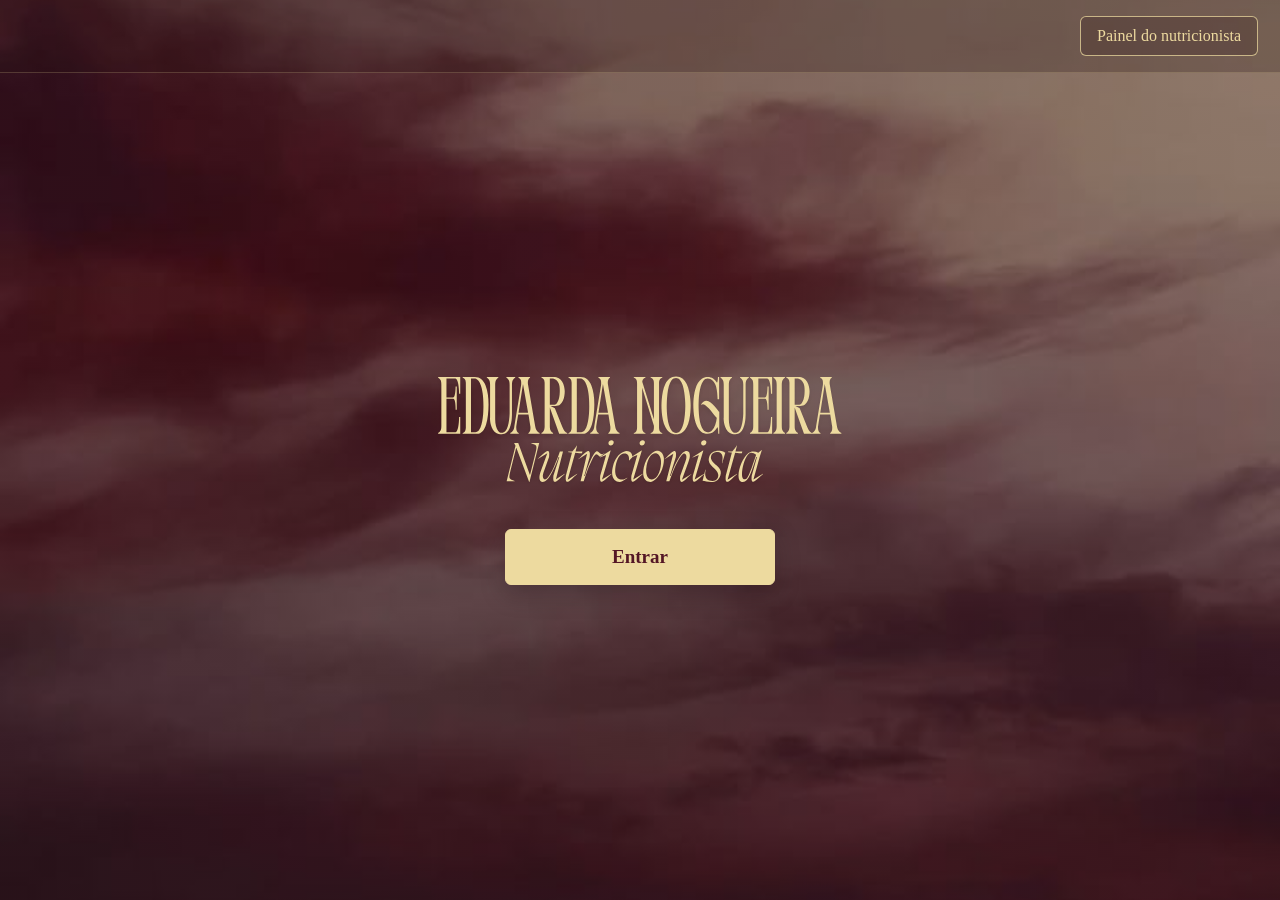
==== commit 6b5e1080: "Update index.html" ====
--- a/index.html
+++ b/index.html
@@ -2,427 +2,163 @@
 <html lang="pt-BR">
 <head>
   <meta charset="UTF-8">
-  <meta name="viewport" content="width=device-width, initial-scale=1">
+  <meta name="viewport" content="width=device-width, initial-scale=1, viewport-fit=cover">
   <meta name="theme-color" content="#230E0F">
-  <title>Painel da Nutricionista</title>
+  <title>Acompanhamento Nutricional</title>
+
   <style>
     :root {
-      --italian: #230E0F;
-      --vinho-tinto: #541625;
-      --french: #910D38;
-      --velvet: #9D4060;
-      --strawberry: #BC788D;
-      --cream: #F7EFE5;
-      --panel: rgba(35, 14, 15, .9);
-      --line: rgba(188, 120, 141, .26);
-      --muted: #d9bfc7;
+      --escuro: #230E0F;
+      --vinho: #541625;
+      --dourado: #EDDA9F;
+      --rosa-claro: #BC788D;
     }
-    * { box-sizing: border-box; }
-    html { min-height: 100%; }
+
+    * {
+      box-sizing: border-box;
+    }
+
+    html,
     body {
+      min-height: 100%;
       margin: 0;
+    }
+
+    body {
       min-height: 100vh;
       min-height: 100dvh;
-      color: var(--cream);
+      overflow: hidden;
+      color: var(--dourado);
       font-family: "Times New Roman", Times, serif;
-      background:
-        linear-gradient(rgba(35, 14, 15, .72), rgba(35, 14, 15, .88)),
-        url("[data-uri]") center / cover fixed,
-        linear-gradient(135deg, var(--italian), var(--vinho-tinto));
+      background-color: var(--escuro);
+      background-image:
+        linear-gradient(rgba(35, 14, 15, 0.42), rgba(35, 14, 15, 0.52)),
+        url("[data-uri]");
+      background-position: center;
+      background-size: cover;
+      background-attachment: fixed;
+      -webkit-tap-highlight-color: transparent;
     }
-    button, input, textarea, select { font: inherit; }
-    button { cursor: pointer; }
-    .topbar {
-      position: sticky;
-      top: 0;
-      z-index: 5;
+
+    header {
+      position: absolute;
+      inset: 0 0 auto;
+      z-index: 1;
       display: flex;
-      align-items: center;
-      justify-content: space-between;
-      gap: 14px;
-      flex-wrap: wrap;
-      padding: 14px clamp(16px, 4vw, 42px);
-      border-bottom: 1px solid var(--line);
-      background: rgba(35, 14, 15, .96);
-      backdrop-filter: blur(12px);
+      justify-content: flex-end;
+      padding: calc(env(safe-area-inset-top) + 16px) 22px 16px;
+      border-bottom: 1px solid rgba(237, 218, 159, 0.2);
+      background: rgba(35, 14, 15, 0.25);
     }
-    .brand { color: var(--strawberry); font-size: clamp(20px, 4vw, 27px); }
-    .topnote { color: var(--muted); font-size: 14px; }
-    .layout {
-      width: min(1440px, 100%);
-      margin: 0 auto;
-      padding: 22px clamp(14px, 3vw, 30px) 40px;
-      display: grid;
-      grid-template-columns: 220px minmax(0, 1fr);
-      gap: 20px;
-      align-items: start;
+
+    .painel {
+      padding: 10px 16px;
+      border: 1px solid rgba(237, 218, 159, 0.75);
+      border-radius: 6px;
+      color: var(--dourado);
+      background: rgba(35, 14, 15, 0.2);
+      font: 16px "Times New Roman", Times, serif;
+      cursor: pointer;
     }
-    .nav {
-      display: flex;
-      flex-direction: column;
-      gap: 8px;
-      padding: 14px;
-      border: 1px solid var(--line);
-      border-radius: 14px;
-      background: var(--panel);
-      position: sticky;
-      top: 86px;
-    }
-    .nav button { width: 100%; text-align: left; }
-    .workspace { min-width: 0; }
-    .agenda-head, .calendar-toolbar {
-      display: flex;
-      align-items: center;
-      justify-content: space-between;
-      gap: 12px;
-      flex-wrap: wrap;
-    }
-    .calendar-toolbar { margin: 12px 0 16px; }
-    .calendar-toolbar strong { color: var(--strawberry); font-size: 21px; font-weight: normal; }
-    .calendar-grid {
-      display: grid;
-      grid-template-columns: repeat(7, minmax(0, 1fr));
-      gap: 5px;
-    }
-    .weekday, .day-cell {
-      min-width: 0;
-      border: 1px solid var(--line);
-      border-radius: 8px;
-    }
-    .weekday {
-      padding: 8px 3px;
-      color: var(--strawberry);
-      text-align: center;
-      font-size: 14px;
-    }
-    .day-cell {
-      min-height: 100px;
-      padding: 6px;
-      color: var(--cream);
-      background: rgba(35, 14, 15, .7);
-      text-align: left;
-    }
-    .day-cell:hover, .day-cell.selected { border-color: var(--strawberry); background: rgba(145, 13, 56, .5); }
-    .day-cell.outside { opacity: .45; }
-    .day-number { display: block; margin-bottom: 5px; color: var(--strawberry); }
-    .day-event {
-      display: block;
-      overflow: hidden;
-      margin-top: 3px;
-      padding: 3px 4px;
-      border-radius: 4px;
-      color: var(--cream);
-      background: rgba(157, 64, 96, .7);
-      font-size: 12px;
-      text-overflow: ellipsis;
-      white-space: nowrap;
-    }
-    .day-panel { margin-top: 18px; }
-    .appointment-item {
-      display: flex;
-      justify-content: space-between;
-      gap: 12px;
-      padding: 12px 0;
-      border-bottom: 1px solid var(--line);
-    }
-    .appointment-item:last-child { border-bottom: 0; }
-    .appointment-time { color: var(--strawberry); white-space: nowrap; }
-    .form-hint { margin: -4px 0 14px; color: var(--muted); font-size: 14px; }
-    .patient-card h3 { overflow-wrap: anywhere; }
-    .nav button, .btn {
-      border: 1px solid rgba(188, 120, 141, .5);
-      border-radius: 8px;
-      padding: 10px 15px;
-      color: var(--cream);
-      background: rgba(84, 22, 37, .6);
-      transition: background .18s ease, transform .18s ease;
-    }
-    .nav button:hover, .btn:hover {
-      background: rgba(145, 13, 56, .8);
-      transform: translateY(-1px);
-    }
-    .nav button.active, .btn.primary {
-      border-color: var(--strawberry);
-      color: var(--cream);
-      background: var(--french);
-      font-weight: bold;
-    }
-    .btn.danger { border-color: rgba(255, 166, 166, .6); }
-    .btn.small { padding: 7px 10px; font-size: 14px; }
-    .view {
-      display: none;
-      padding: clamp(16px, 3vw, 28px);
-      border: 1px solid var(--line);
-      border-radius: 16px;
-      background: var(--panel);
-      box-shadow: 0 18px 55px rgba(10, 3, 4, .45);
-      backdrop-filter: blur(9px);
-    }
-    .view.active { display: block; }
-    h1, h2, h3 { color: var(--strawberry); font-weight: normal; }
-    h1 { margin: 0 0 10px; font-size: clamp(26px, 5vw, 38px); }
-    h2 { margin: 0 0 16px; font-size: 25px; }
-    h3 { margin: 0 0 8px; font-size: 20px; }
-    p { line-height: 1.5; }
-    .muted { color: var(--muted); }
-    .notice {
-      margin: 16px 0;
-      padding: 13px 15px;
-      border-left: 3px solid var(--velvet);
-      border-radius: 5px;
-      color: var(--cream);
-      background: rgba(157, 64, 96, .22);
-      line-height: 1.45;
-    }
-    .grid {
-      display: grid;
-      grid-template-columns: repeat(auto-fit, minmax(min(100%, 235px), 1fr));
-      gap: 14px;
-    }
-    .card {
-      padding: 17px;
-      border: 1px solid var(--line);
-      border-radius: 12px;
-      background: rgba(255, 255, 255, .04);
-    }
-    .card p { margin: 7px 0 14px; color: var(--muted); }
-    .stats {
-      display: grid;
-      grid-template-columns: repeat(auto-fit, minmax(150px, 1fr));
-      gap: 12px;
-      margin: 18px 0;
-    }
-    .stat {
-      padding: 16px;
-      border: 1px solid var(--line);
-      border-radius: 11px;
-      background: rgba(84, 22, 37, .55);
-    }
-    .stat strong {
-      display: block;
-      color: var(--strawberry);
-      font-size: 27px;
-      font-weight: normal;
-    }
-    .form-grid {
-      display: grid;
-      grid-template-columns: repeat(2, minmax(0, 1fr));
-      gap: 12px;
-    }
-    label {
-      display: block;
-      margin: 0 0 6px;
-      color: var(--strawberry);
-    }
-    input, textarea, select {
-      width: 100%;
-      min-width: 0;
-      padding: 11px 12px;
-      border: 1px solid rgba(188, 120, 141, .35);
-      border-radius: 7px;
-      color: var(--cream);
-      background: rgba(35, 14, 15, .85);
-    }
-    input::placeholder, textarea::placeholder { color: #bfa3ab; }
-    textarea { min-height: 130px; resize: vertical; }
-    .field { margin-bottom: 13px; }
-    .form-actions { display: flex; gap: 8px; flex-wrap: wrap; margin-top: 5px; }
-    .toolbar { display: flex; align-items: center; gap: 10px; flex-wrap: wrap; margin: 14px 0; }
-    .toolbar input { flex: 1 1 220px; }
-    .table-wrap {
-      width: 100%;
-      overflow-x: auto;
-      border: 1px solid var(--line);
-      border-radius: 10px;
-    }
-    table {
-      width: 100%;
-      min-width: 650px;
-      border-collapse: collapse;
-      background: rgba(35, 14, 15, .6);
-    }
-    th, td {
-      padding: 11px 12px;
-      border-bottom: 1px solid var(--line);
-      text-align: left;
-      vertical-align: top;
-    }
-    th { color: var(--strawberry); font-weight: normal; }
-    td { color: var(--cream); }
-    tr:last-child td { border-bottom: 0; }
-    .tag {
-      display: inline-block;
-      padding: 4px 8px;
-      border-radius: 20px;
-      font-size: 13px;
-      white-space: nowrap;
-    }
-    .tag.pending { color: #f3d3dc; background: rgba(145, 13, 56, .45); }
-    .tag.ready { color: #f7e3ea; background: rgba(157, 64, 96, .5); }
-    .empty { padding: 20px; color: var(--muted); text-align: center; }
-    .model-editor { margin-top: 18px; }
-    .model-editor .notice { margin-top: 0; }
-    .hidden { display: none !important; }
-    .profile-grid {
-      display: grid;
-      grid-template-columns: repeat(auto-fill, minmax(170px, 1fr));
-      gap: 14px;
-    }
-    .profile-card {
-      padding: 20px 14px;
-      text-align: center;
-      cursor: pointer;
-      transition: border-color .18s ease, transform .18s ease;
-    }
-    .profile-card:hover, .profile-card:focus {
-      border-color: var(--strawberry);
-      transform: translateY(-2px);
-      outline: none;
-    }
-    .profile-card p { margin: 4px 0; color: var(--muted); overflow-wrap: anywhere; }
-    .avatar {
-      width: 96px;
-      height: 96px;
-      margin: 0 auto 12px;
-      border: 2px solid var(--strawberry);
-      border-radius: 50%;
-      overflow: hidden;
+
+    main {
+      min-height: 100vh;
+      min-height: 100dvh;
       display: flex;
       align-items: center;
       justify-content: center;
-      color: var(--cream);
-      background: var(--vinho-tinto);
-      font-size: 30px;
+      padding: 80px 20px 24px;
     }
-    .avatar img { width: 100%; height: 100%; object-fit: cover; }
-    .avatar-lg { width: 130px; height: 130px; margin: 0; font-size: 44px; flex: 0 0 auto; }
-    .profile-hero { display: flex; align-items: center; gap: 20px; flex-wrap: wrap; margin-bottom: 18px; }
-    #toast { min-height: 22px; margin-top: 10px; color: var(--strawberry); }
-    @media (max-width: 760px) {
-      .layout { grid-template-columns: 1fr; padding-top: 14px; }
-      .topbar { align-items: flex-start; }
-      .nav { position: static; flex-direction: row; flex-wrap: wrap; }
-      .nav button { flex: 1 1 145px; text-align: center; }
-      .form-grid { grid-template-columns: 1fr; }
-      .view { padding: 16px; }
-      .day-cell { min-height: 74px; padding: 4px; }
-      .day-event { font-size: 10px; }
-      .weekday { font-size: 12px; }
-      .appointment-item { flex-wrap: wrap; }
+
+    .conteudo {
+      width: min(100%, 500px);
+      display: flex;
+      flex-direction: column;
+      align-items: center;
+      gap: 28px;
+    }
+
+    .marca {
+      position: relative;
+      width: min(100%, 420px);
+      aspect-ratio: 3.25 / 1;
+      overflow: hidden;
+    }
+
+    .marca img {
+      position: absolute;
+      top: 0;
+      left: 0;
+      display: block;
+      width: 129.1%;
+      max-width: none;
+      height: auto;
+      transform: translate(-13.1%, -39.3%);
+    }
+
+    .entrar {
+      width: min(100%, 270px);
+      min-height: 56px;
+      border: 1px solid var(--dourado);
+      border-radius: 6px;
+      color: var(--vinho);
+      background: var(--dourado);
+      font: bold 19px "Times New Roman", Times, serif;
+      cursor: pointer;
+      box-shadow: 0 8px 24px rgba(20, 5, 10, 0.25);
+    }
+
+    .entrar:active {
+      background: #fff3d2;
+    }
+
+    button:focus-visible {
+      outline: 3px solid var(--rosa-claro);
+      outline-offset: 4px;
+    }
+
+    @media (max-width: 480px) {
+      .conteudo {
+        gap: 24px;
+      }
+
+      .marca {
+        width: min(100%, 360px);
+      }
     }
   </style>
 </head>
+
 <body>
-  <header class="topbar">
-    <div class="brand">Acompanhamento Nutricional</div>
-    <div class="topnote">Área da nutricionista</div>
+  <header>
+    <button class="painel" type="button" onclick="avisar('nutricionista')">
+      Painel do nutricionista
+    </button>
   </header>
 
-  <main class="layout">
-    <nav class="nav" aria-label="Menu do painel">
-      <button class="active" data-view="inicio">Agenda</button>
-      <button data-view="pacientes">Pacientes</button>
-      <button data-view="modelos">Modelos de plano</button>
-      <button data-view="substituicoes">Substituições</button>
-    </nav>
+  <main>
+    <section class="conteudo" aria-label="Tela inicial">
+      <div class="marca">
+        <img
+          src="[data-uri]"
+          alt="Acompanhamento Nutricional"
+        >
+      </div>
 
-    <div class="workspace">
-      <section class="view active" id="view-inicio">
-        <div class="agenda-head">
-          <div>
-            <h1>Agenda</h1>
-            <p class="muted">Visualize os pacientes agendados e organize seus atendimentos.</p>
-          </div>
-          <button class="btn primary" data-go="cadastro">Cadastrar paciente</button>
-        </div>
+      <button class="entrar" type="button" onclick="avisar('paciente')">
+        Entrar
+      </button>
+    </section>
+  </main>
 
-        <div class="stats">
-          <div class="stat"><strong id="stat-agendados">0</strong>agendamentos neste mês</div>
-          <div class="stat"><strong id="stat-pacientes">0</strong>pacientes cadastrados</div>
-          <div class="stat"><strong id="stat-modelos">11</strong>modelos disponíveis</div>
-          <div class="stat"><strong id="stat-sub">0</strong>substituições cadastradas</div>
-          <div class="stat"><strong id="stat-pendentes">0</strong>pendentes de conferência</div>
-        </div>
+  <script>
+    function avisar(area) {
+      const mensagem = area === "nutricionista"
+        ? "O painel do nutricionista será criado na próxima etapa."
+        : "O acesso dos pacientes será criado na próxima etapa.";
 
-        <div class="calendar-toolbar">
-          <button class="btn small" id="prev-month" type="button" aria-label="Mês anterior">‹ Anterior</button>
-          <strong id="month-label"></strong>
-          <div class="form-actions">
-            <button class="btn small" id="today-month" type="button">Hoje</button>
-            <button class="btn small" id="next-month" type="button" aria-label="Próximo mês">Próximo ›</button>
-          </div>
-        </div>
-
-        <div class="calendar-grid" id="calendar-grid" aria-label="Calendário mensal"></div>
-
-        <div class="card day-panel">
-          <h2 id="selected-date-title">Agendamentos do dia</h2>
-          <div id="day-appointments"></div>
-        </div>
-
-        <div class="notice">
-          Os dados ficam salvos apenas neste navegador. Como o site está no GitHub Pages,
-          não cadastre dados reais ou informações de saúde de pacientes nesta versão.
-        </div>
-        <div id="toast" role="status" aria-live="polite"></div>
-      </section>
-
-      <section class="view" id="view-pacientes">
-        <div class="agenda-head">
-          <div>
-            <h1>Pacientes</h1>
-            <p class="muted">Perfis dos seus pacientes. Clique em um perfil para ver as informações.</p>
-          </div>
-          <button class="btn primary" data-go="cadastro">Cadastrar paciente</button>
-        </div>
-        <div class="profile-grid" id="patient-list"></div>
-      </section>
-
-      <section class="view" id="view-cadastro">
-        <h1>Cadastrar paciente</h1>
-        <p class="muted">O agendamento é opcional. Preencha data e horário para colocar a consulta na agenda.</p>
-        <form id="patient-form">
-          <div class="form-grid">
-            <div class="field">
-              <label for="patient-age">Idade</label>
-              <input id="patient-age" type="number" min="0" max="120" placeholder="Idade">
-            </div>
-            <div class="field">
-              <label for="patient-goal">Objetivo</label>
-              <input id="patient-goal" maxlength="120" placeholder="Ex.: emagrecimento">
-            </div>
-            <div class="field">
-              <label for="patient-photo">Foto do perfil (opcional)</label>
-              <input id="patient-photo" type="file" accept="image/*">
-            </div>
-          </div>
-          <div class="form-grid">
-            <div class="field">
-              <label for="patient-name">Nome do paciente</label>
-              <input id="patient-name" required maxlength="120" placeholder="Nome">
-            </div>
-            <div class="field">
-              <label for="patient-phone">Telefone (opcional)</label>
-              <input id="patient-phone" type="tel" maxlength="40" placeholder="Telefone">
-            </div>
-            <div class="field">
-              <label for="appointment-date">Data do atendimento (opcional)</label>
-              <input id="appointment-date" type="date">
-            </div>
-            <div class="field">
-              <label for="appointment-time">Horário (opcional)</label>
-              <input id="appointment-time" type="time">
-            </div>
-          </div>
-          <div class="field">
-            <label for="appointment-note">Observação do agendamento (opcional)</label>
-            <input id="appointment-note" maxlength="160" placeholder="Ex.: primeira consulta">
-          </div>
-          <p class="form-hint">Para criar um agendamento, informe tanto a data quanto o horário.</p>
-          <div class="form-actions">
-            <button class="btn primary" type="submit">Salvar paciente</button>
-            <button class="btn" type="button" data-go="inicio">Voltar à agenda</button>
-          </div>
-        </form>
-
-Não consegui aplicar essa mudança no arquivo desta vez. Me peça de novo que eu refaço o arquivo inteiro com ela.
+      alert(mensagem);
+    }
+  </script>
+</body>
+</html>
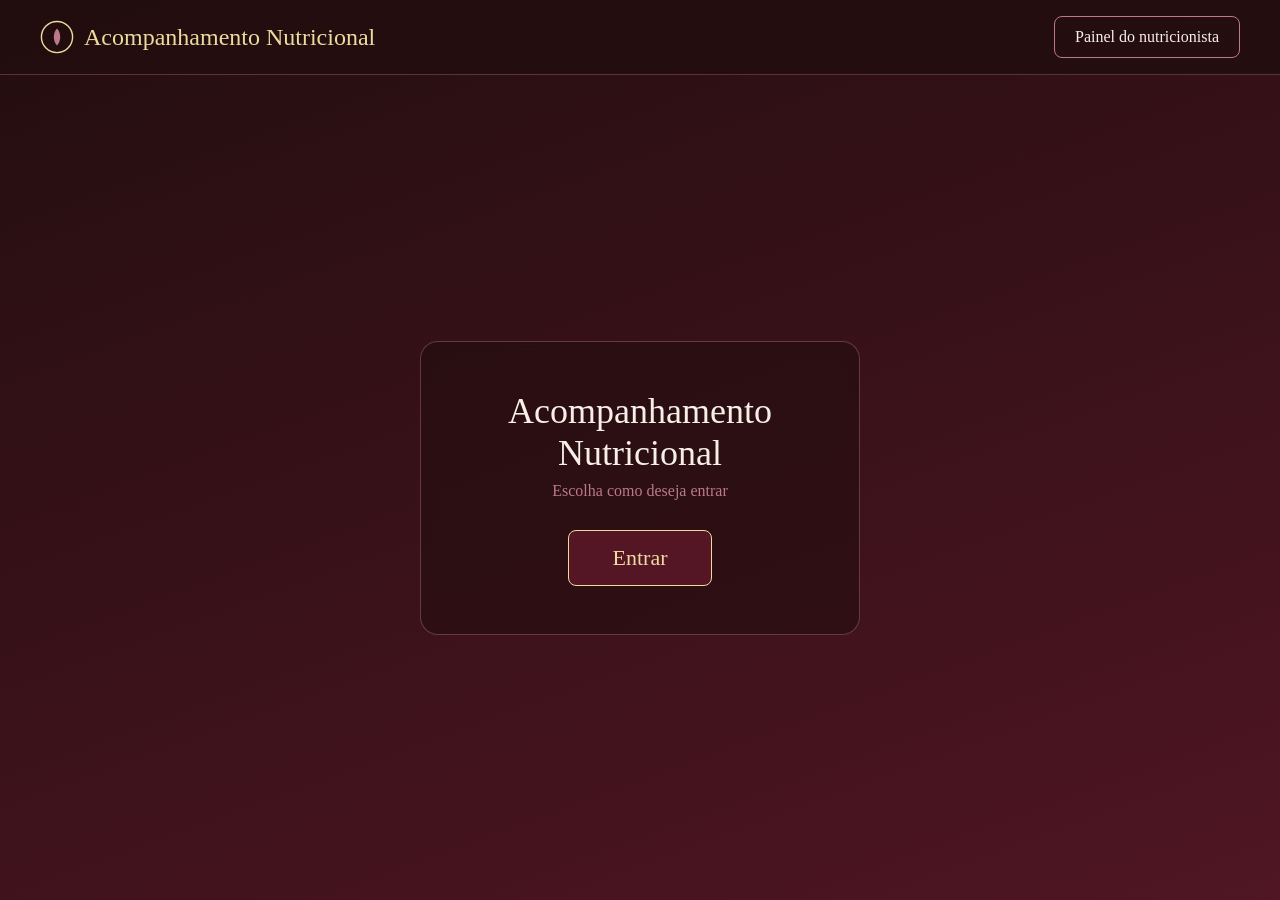
==== commit ec9f8c00: "Update index.html" ====
--- a/index.html
+++ b/index.html
@@ -1,164 +1,29 @@
 <!DOCTYPE html>
 <html lang="pt-BR">
 <head>
-  <meta charset="UTF-8">
-  <meta name="viewport" content="width=device-width, initial-scale=1, viewport-fit=cover">
-  <meta name="theme-color" content="#230E0F">
-  <title>Acompanhamento Nutricional</title>
-
-  <style>
-    :root {
-      --escuro: #230E0F;
-      --vinho: #541625;
-      --dourado: #EDDA9F;
-      --rosa-claro: #BC788D;
-    }
-
-    * {
-      box-sizing: border-box;
-    }
-
-    html,
-    body {
-      min-height: 100%;
-      margin: 0;
-    }
-
-    body {
-      min-height: 100vh;
-      min-height: 100dvh;
-      overflow: hidden;
-      color: var(--dourado);
-      font-family: "Times New Roman", Times, serif;
-      background-color: var(--escuro);
-      background-image:
-        linear-gradient(rgba(35, 14, 15, 0.42), rgba(35, 14, 15, 0.52)),
-        url("[data-uri]");
-      background-position: center;
-      background-size: cover;
-      background-attachment: fixed;
-      -webkit-tap-highlight-color: transparent;
-    }
-
-    header {
-      position: absolute;
-      inset: 0 0 auto;
-      z-index: 1;
-      display: flex;
-      justify-content: flex-end;
-      padding: calc(env(safe-area-inset-top) + 16px) 22px 16px;
-      border-bottom: 1px solid rgba(237, 218, 159, 0.2);
-      background: rgba(35, 14, 15, 0.25);
-    }
-
-    .painel {
-      padding: 10px 16px;
-      border: 1px solid rgba(237, 218, 159, 0.75);
-      border-radius: 6px;
-      color: var(--dourado);
-      background: rgba(35, 14, 15, 0.2);
-      font: 16px "Times New Roman", Times, serif;
-      cursor: pointer;
-    }
-
-    main {
-      min-height: 100vh;
-      min-height: 100dvh;
-      display: flex;
-      align-items: center;
-      justify-content: center;
-      padding: 80px 20px 24px;
-    }
-
-    .conteudo {
-      width: min(100%, 500px);
-      display: flex;
-      flex-direction: column;
-      align-items: center;
-      gap: 28px;
-    }
-
-    .marca {
-      position: relative;
-      width: min(100%, 420px);
-      aspect-ratio: 3.25 / 1;
-      overflow: hidden;
-    }
-
-    .marca img {
-      position: absolute;
-      top: 0;
-      left: 0;
-      display: block;
-      width: 129.1%;
-      max-width: none;
-      height: auto;
-      transform: translate(-13.1%, -39.3%);
-    }
-
-    .entrar {
-      width: min(100%, 270px);
-      min-height: 56px;
-      border: 1px solid var(--dourado);
-      border-radius: 6px;
-      color: var(--vinho);
-      background: var(--dourado);
-      font: bold 19px "Times New Roman", Times, serif;
-      cursor: pointer;
-      box-shadow: 0 8px 24px rgba(20, 5, 10, 0.25);
-    }
-
-    .entrar:active {
-      background: #fff3d2;
-    }
-
-    button:focus-visible {
-      outline: 3px solid var(--rosa-claro);
-      outline-offset: 4px;
-    }
-
-    @media (max-width: 480px) {
-      .conteudo {
-        gap: 24px;
-      }
-
-      .marca {
-        width: min(100%, 360px);
-      }
-    }
-  </style>
+<meta charset="UTF-8">
+<meta name="viewport" content="width=device-width, initial-scale=1, viewport-fit=cover">
+<meta name="theme-color" content="#230E0F">
+<title>Acompanhamento Nutricional</title>
+<link rel="stylesheet" href="css/estilo.css">
 </head>
-
 <body>
-  <header>
-    <button class="painel" type="button" onclick="avisar('nutricionista')">
-      Painel do nutricionista
-    </button>
-  </header>
-
-  <main>
-    <section class="conteudo" aria-label="Tela inicial">
-      <div class="marca">
-        <img
-          src="[data-uri]"
-          alt="Acompanhamento Nutricional"
-        >
-      </div>
-
-      <button class="entrar" type="button" onclick="avisar('paciente')">
-        Entrar
-      </button>
-    </section>
-  </main>
-
-  <script>
-    function avisar(area) {
-      const mensagem = area === "nutricionista"
-        ? "O painel do nutricionista será criado na próxima etapa."
-        : "O acesso dos pacientes será criado na próxima etapa.";
-
-      alert(mensagem);
-    }
-  </script>
+<header class="topbar">
+  <div class="logo">
+    <svg viewBox="0 0 48 48" aria-hidden="true"><circle cx="24" cy="24" r="22" fill="none" stroke="#EDDA9F" stroke-width="2"/><path d="M24 12c-6 6-6 18 0 24 6-6 6-18 0-24z" fill="#BC788D"/></svg>
+    <span>Acompanhamento Nutricional</span>
+  </div>
+  <button class="btn" id="btn-painel" type="button">Painel do nutricionista</button>
+</header>
+<main>
+  <section class="box">
+    <h1>Acompanhamento Nutricional</h1>
+    <p>Escolha como deseja entrar</p>
+    <a class="btn primary" href="login/index.html">Entrar</a>
+  </section>
+</main>
+<script>
+document.getElementById("btn-painel").onclick=()=>alert("O painel do nutricionista será criado na próxima etapa.");
+</script>
 </body>
 </html>
--- a/css/estilo.css
+++ b/css/estilo.css
@@ -0,0 +1,15 @@
+:root{--escuro:#230E0F;--vinho:#541625;--dourado:#EDDA9F;--rosa-claro:#BC788D;--cream:#F7EFE5}
+*{box-sizing:border-box}
+html,body{margin:0;min-height:100%}
+body{font-family:"Times New Roman",Times,serif;color:var(--cream);min-height:100vh;display:flex;flex-direction:column;background:linear-gradient(160deg,rgba(35,14,15,.78),rgba(84,22,37,.9)),url("../imagens/ceu.jpg") center/cover fixed,var(--escuro)}
+.topbar{display:flex;align-items:center;justify-content:space-between;flex-wrap:wrap;gap:12px;padding:16px clamp(16px,4vw,40px);background:rgba(35,14,15,.85);border-bottom:1px solid rgba(188,120,141,.35)}
+.logo{display:flex;align-items:center;gap:10px;color:var(--dourado);font-size:clamp(18px,3.5vw,24px)}
+.logo svg{width:34px;height:34px;flex:0 0 auto}
+.btn{font:inherit;cursor:pointer;padding:11px 20px;border-radius:8px;border:1px solid var(--rosa-claro);background:transparent;color:var(--cream);text-decoration:none;display:inline-block;transition:background .2s,transform .2s}
+.btn:hover{background:rgba(188,120,141,.25);transform:translateY(-1px)}
+.btn.primary{background:var(--vinho);border-color:var(--dourado);color:var(--dourado);font-size:clamp(18px,3vw,22px);padding:14px 44px}
+.btn.primary:hover{background:rgba(84,22,37,.85)}
+main{flex:1;display:flex;align-items:center;justify-content:center;padding:24px}
+.box{text-align:center;width:min(440px,100%);padding:clamp(28px,6vw,48px);border:1px solid rgba(188,120,141,.4);border-radius:18px;background:rgba(35,14,15,.6);backdrop-filter:blur(6px)}
+.box h1{margin:0 0 8px;font-weight:normal;font-size:clamp(26px,5vw,36px);color:var(--cream)}
+.box p{margin:0 0 30px;color:var(--rosa-claro)}
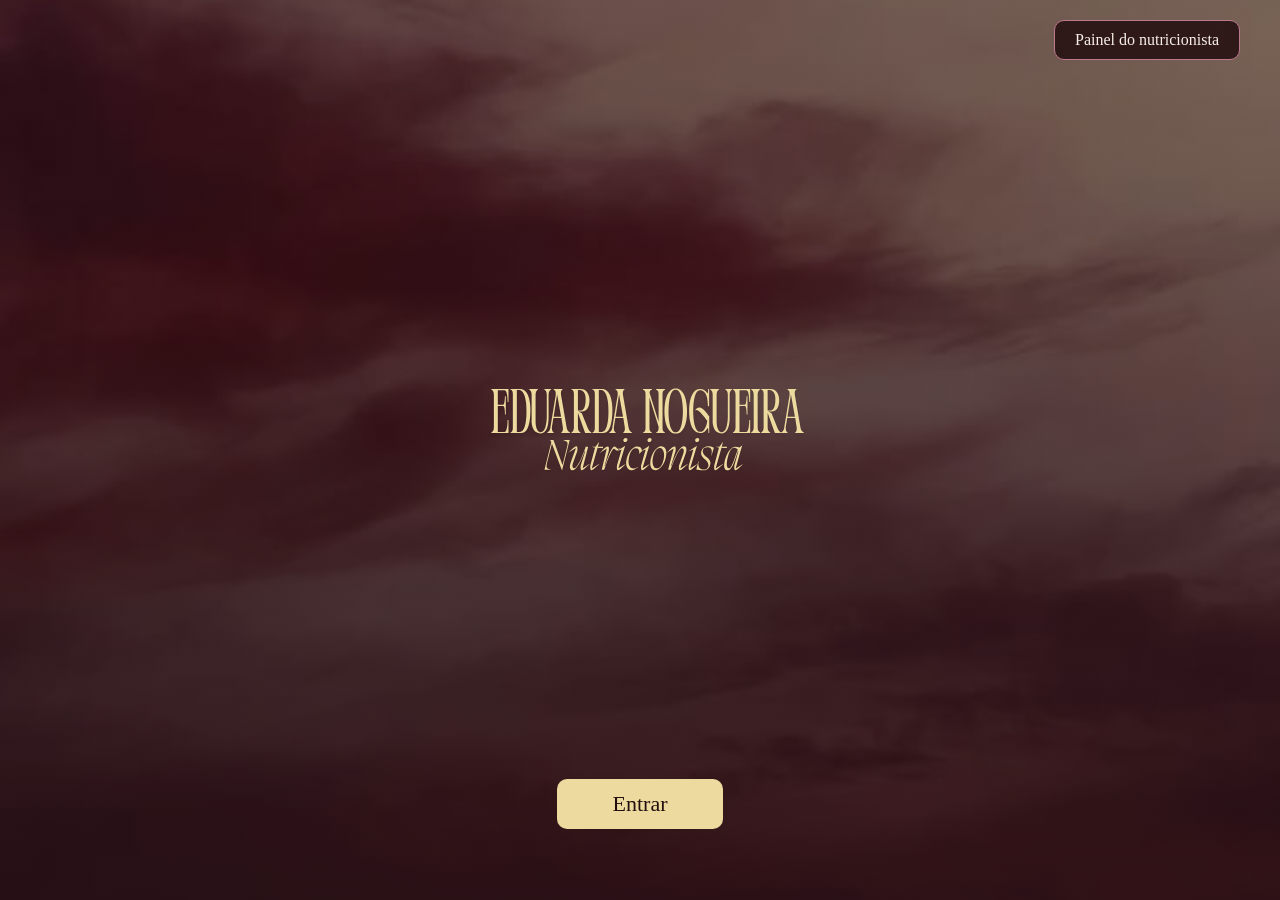
==== commit ca7aeb1e: "Update index.html" ====
--- a/index.html
+++ b/index.html
@@ -4,26 +4,35 @@
 <meta charset="UTF-8">
 <meta name="viewport" content="width=device-width, initial-scale=1, viewport-fit=cover">
 <meta name="theme-color" content="#230E0F">
-<title>Acompanhamento Nutricional</title>
-<link rel="stylesheet" href="css/estilo.css">
+<title>Nutricionista</title>
+<style>
+:root{--escuro:#230E0F;--vinho:#541625;--dourado:#EDDA9F;--rosa-claro:#BC788D;--cream:#F7EFE5}
+*{box-sizing:border-box}
+html,body{margin:0;min-height:100%}
+body{font-family:"Times New Roman",Times,serif;color:var(--cream);min-height:100vh;display:flex;flex-direction:column;background:linear-gradient(rgba(35,14,15,.55),rgba(35,14,15,.75)),url("ceu.jpg") center/cover fixed,var(--escuro)}
+.topo{display:flex;justify-content:flex-end;padding:20px clamp(16px,4vw,40px)}
+.btn{font:inherit;cursor:pointer;padding:10px 20px;border-radius:10px;border:1px solid var(--rosa-claro);background:rgba(35,14,15,.85);color:var(--cream);transition:background .2s}
+.btn:hover{background:rgba(84,22,37,.95)}
+main{flex:1;display:flex;align-items:center;justify-content:center;padding:24px}
+.centro{display:flex;flex-direction:column;align-items:center;text-align:center}
+.logo{display:block;width:min(420px,80vw);height:auto;margin-bottom:34px}
+.entrar{font:inherit;cursor:pointer;padding:12px 56px;border:none;border-radius:10px;background:var(--dourado);color:var(--escuro);font-size:clamp(18px,3vw,22px);transition:transform .2s}
+.entrar:hover{transform:translateY(-2px)}
+</style>
 </head>
 <body>
-<header class="topbar">
-  <div class="logo">
-    <svg viewBox="0 0 48 48" aria-hidden="true"><circle cx="24" cy="24" r="22" fill="none" stroke="#EDDA9F" stroke-width="2"/><path d="M24 12c-6 6-6 18 0 24 6-6 6-18 0-24z" fill="#BC788D"/></svg>
-    <span>Acompanhamento Nutricional</span>
-  </div>
+<header class="topo">
   <button class="btn" id="btn-painel" type="button">Painel do nutricionista</button>
 </header>
 <main>
-  <section class="box">
-    <h1>Acompanhamento Nutricional</h1>
-    <p>Escolha como deseja entrar</p>
-    <a class="btn primary" href="login/index.html">Entrar</a>
+  <section class="centro">
+    <img class="logo" src="2.svg" alt="Logotipo">
+    <button class="entrar" id="btn-entrar" type="button">Entrar</button>
   </section>
 </main>
 <script>
 document.getElementById("btn-painel").onclick=()=>alert("O painel do nutricionista será criado na próxima etapa.");
+document.getElementById("btn-entrar").onclick=()=>alert("O acesso dos pacientes será criado na próxima etapa.");
 </script>
 </body>
 </html>
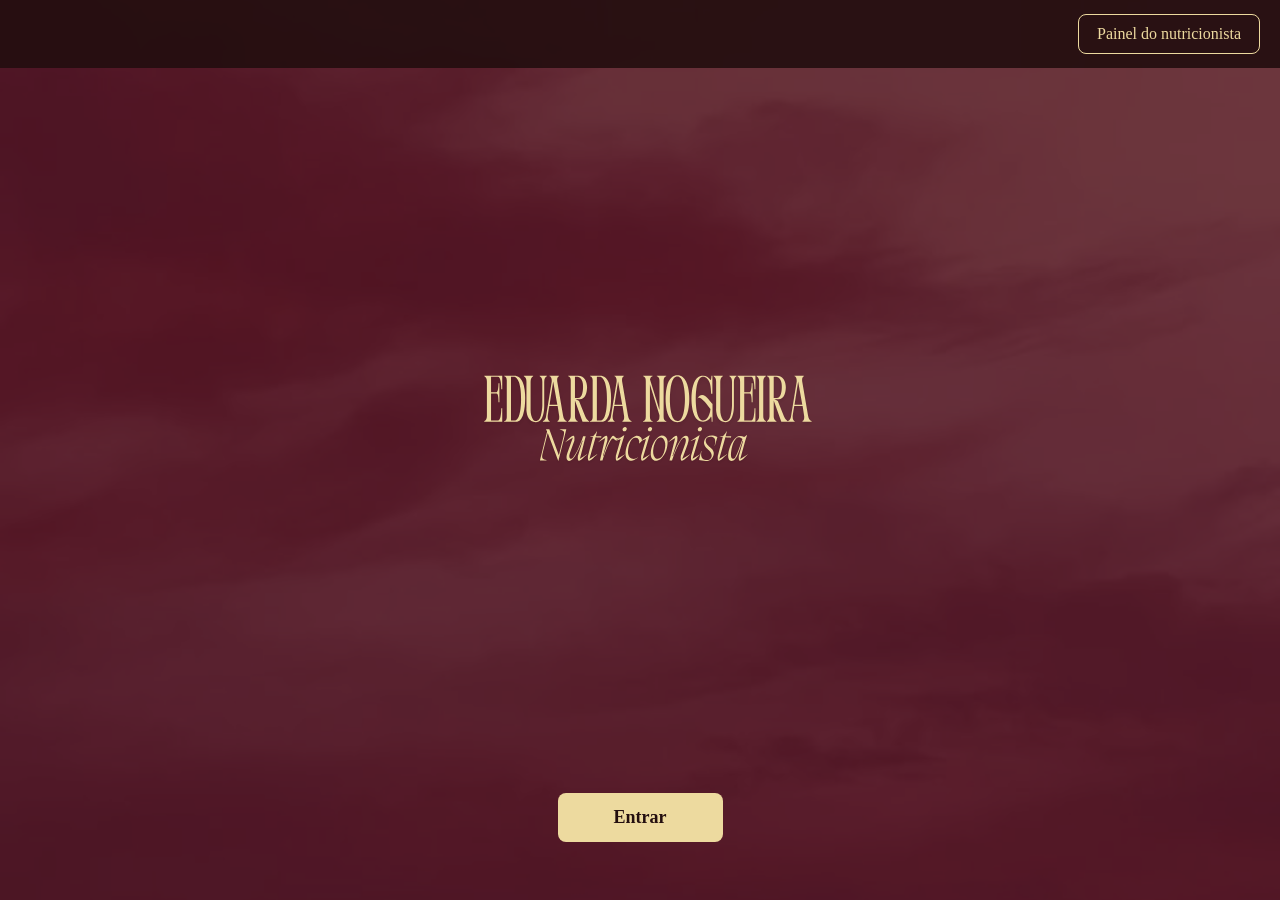
==== commit e807dbf2: "Update index.html" ====
--- a/index.html
+++ b/index.html
@@ -2,37 +2,32 @@
 <html lang="pt-BR">
 <head>
 <meta charset="UTF-8">
-<meta name="viewport" content="width=device-width, initial-scale=1, viewport-fit=cover">
+<meta name="viewport" content="width=device-width, initial-scale=1">
 <meta name="theme-color" content="#230E0F">
-<title>Nutricionista</title>
+<title>Acompanhamento Nutricional</title>
 <style>
-:root{--escuro:#230E0F;--vinho:#541625;--dourado:#EDDA9F;--rosa-claro:#BC788D;--cream:#F7EFE5}
 *{box-sizing:border-box}
 html,body{margin:0;min-height:100%}
-body{font-family:"Times New Roman",Times,serif;color:var(--cream);min-height:100vh;display:flex;flex-direction:column;background:linear-gradient(rgba(35,14,15,.55),rgba(35,14,15,.75)),url("ceu.jpg") center/cover fixed,var(--escuro)}
-.topo{display:flex;justify-content:flex-end;padding:20px clamp(16px,4vw,40px)}
-.btn{font:inherit;cursor:pointer;padding:10px 20px;border-radius:10px;border:1px solid var(--rosa-claro);background:rgba(35,14,15,.85);color:var(--cream);transition:background .2s}
-.btn:hover{background:rgba(84,22,37,.95)}
-main{flex:1;display:flex;align-items:center;justify-content:center;padding:24px}
-.centro{display:flex;flex-direction:column;align-items:center;text-align:center}
-.logo{display:block;width:min(420px,80vw);height:auto;margin-bottom:34px}
-.entrar{font:inherit;cursor:pointer;padding:12px 56px;border:none;border-radius:10px;background:var(--dourado);color:var(--escuro);font-size:clamp(18px,3vw,22px);transition:transform .2s}
-.entrar:hover{transform:translateY(-2px)}
+body{font-family:"Times New Roman",Times,serif;color:#EDDA9F;background:#230E0F url(ceu.jpg) center/cover fixed no-repeat;min-height:100vh;display:flex;flex-direction:column;position:relative}
+body::before{content:"";position:fixed;inset:0;background:rgba(84,22,37,.82);z-index:0}
+header,main{position:relative;z-index:1}
+header{display:flex;justify-content:flex-end;align-items:center;flex-wrap:wrap;gap:10px;padding:14px 20px;background:rgba(35,14,15,.9)}
+.painel-link{padding:10px 18px;border:1px solid #EDDA9F;border-radius:8px;color:#EDDA9F;text-decoration:none;font-size:16px}
+.painel-link:hover{background:#EDDA9F;color:#230E0F}
+main{flex:1;display:flex;flex-direction:column;align-items:center;justify-content:center;padding:24px 20px;text-align:center}
+.logo{width:min(440px,84vw);height:auto;display:block;margin:0 auto 44px}
+.entrar{display:inline-block;padding:14px 56px;background:#EDDA9F;color:#230E0F;border-radius:8px;text-decoration:none;font-size:18px;font-weight:bold}
+.entrar:hover{filter:brightness(1.05)}
+@media(max-width:480px){.painel-link{width:100%;text-align:center}.entrar{padding:14px 40px}}
 </style>
 </head>
 <body>
-<header class="topo">
-  <button class="btn" id="btn-painel" type="button">Painel do nutricionista</button>
+<header>
+<a class="painel-link" href="painel/index.html">Painel do nutricionista</a>
 </header>
 <main>
-  <section class="centro">
-    <img class="logo" src="2.svg" alt="Logotipo">
-    <button class="entrar" id="btn-entrar" type="button">Entrar</button>
-  </section>
+<img class="logo" src="2.svg" alt="Acompanhamento Nutricional">
+<a class="entrar" href="painel/index.html">Entrar</a>
 </main>
-<script>
-document.getElementById("btn-painel").onclick=()=>alert("O painel do nutricionista será criado na próxima etapa.");
-document.getElementById("btn-entrar").onclick=()=>alert("O acesso dos pacientes será criado na próxima etapa.");
-</script>
 </body>
 </html>
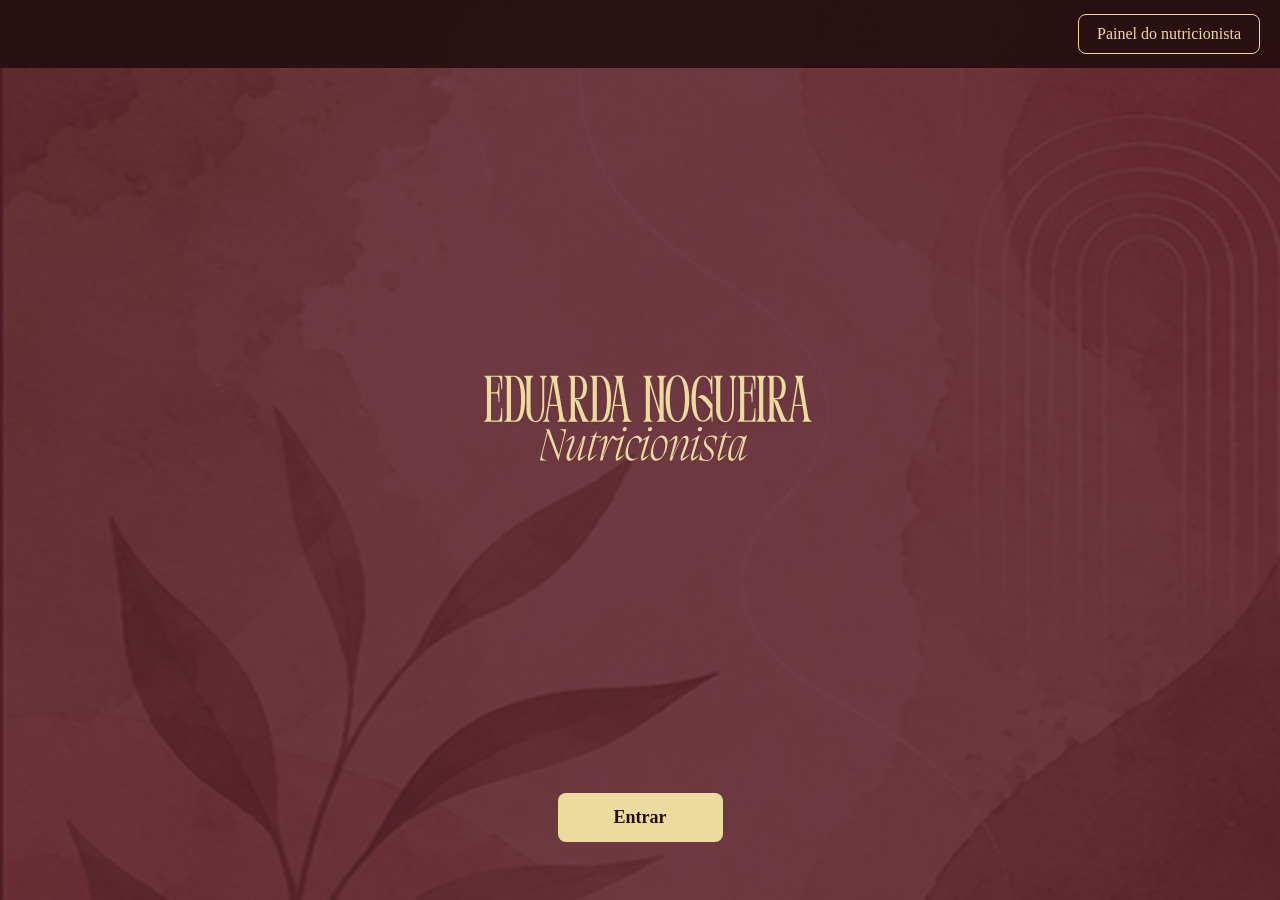
==== commit d99d2477: "Update login link in index.html" ====
--- a/index.html
+++ b/index.html
@@ -8,7 +8,7 @@
 <style>
 *{box-sizing:border-box}
 html,body{margin:0;min-height:100%}
-body{font-family:"Times New Roman",Times,serif;color:#EDDA9F;background:#230E0F url(ceu.jpg) center/cover fixed no-repeat;min-height:100vh;display:flex;flex-direction:column;position:relative}
+body{font-family:"Times New Roman",Times,serif;color:#EDDA9F;background:#230E0F url("ceu.jpg") center/cover fixed no-repeat;min-height:100vh;display:flex;flex-direction:column;position:relative}
 body::before{content:"";position:fixed;inset:0;background:rgba(84,22,37,.82);z-index:0}
 header,main{position:relative;z-index:1}
 header{display:flex;justify-content:flex-end;align-items:center;flex-wrap:wrap;gap:10px;padding:14px 20px;background:rgba(35,14,15,.9)}
@@ -27,7 +27,7 @@
 </header>
 <main>
 <img class="logo" src="2.svg" alt="Acompanhamento Nutricional">
-<a class="entrar" href="painel/index.html">Entrar</a>
+<a class="entrar" href="login/index.html">Entrar</a>
 </main>
 </body>
 </html>
